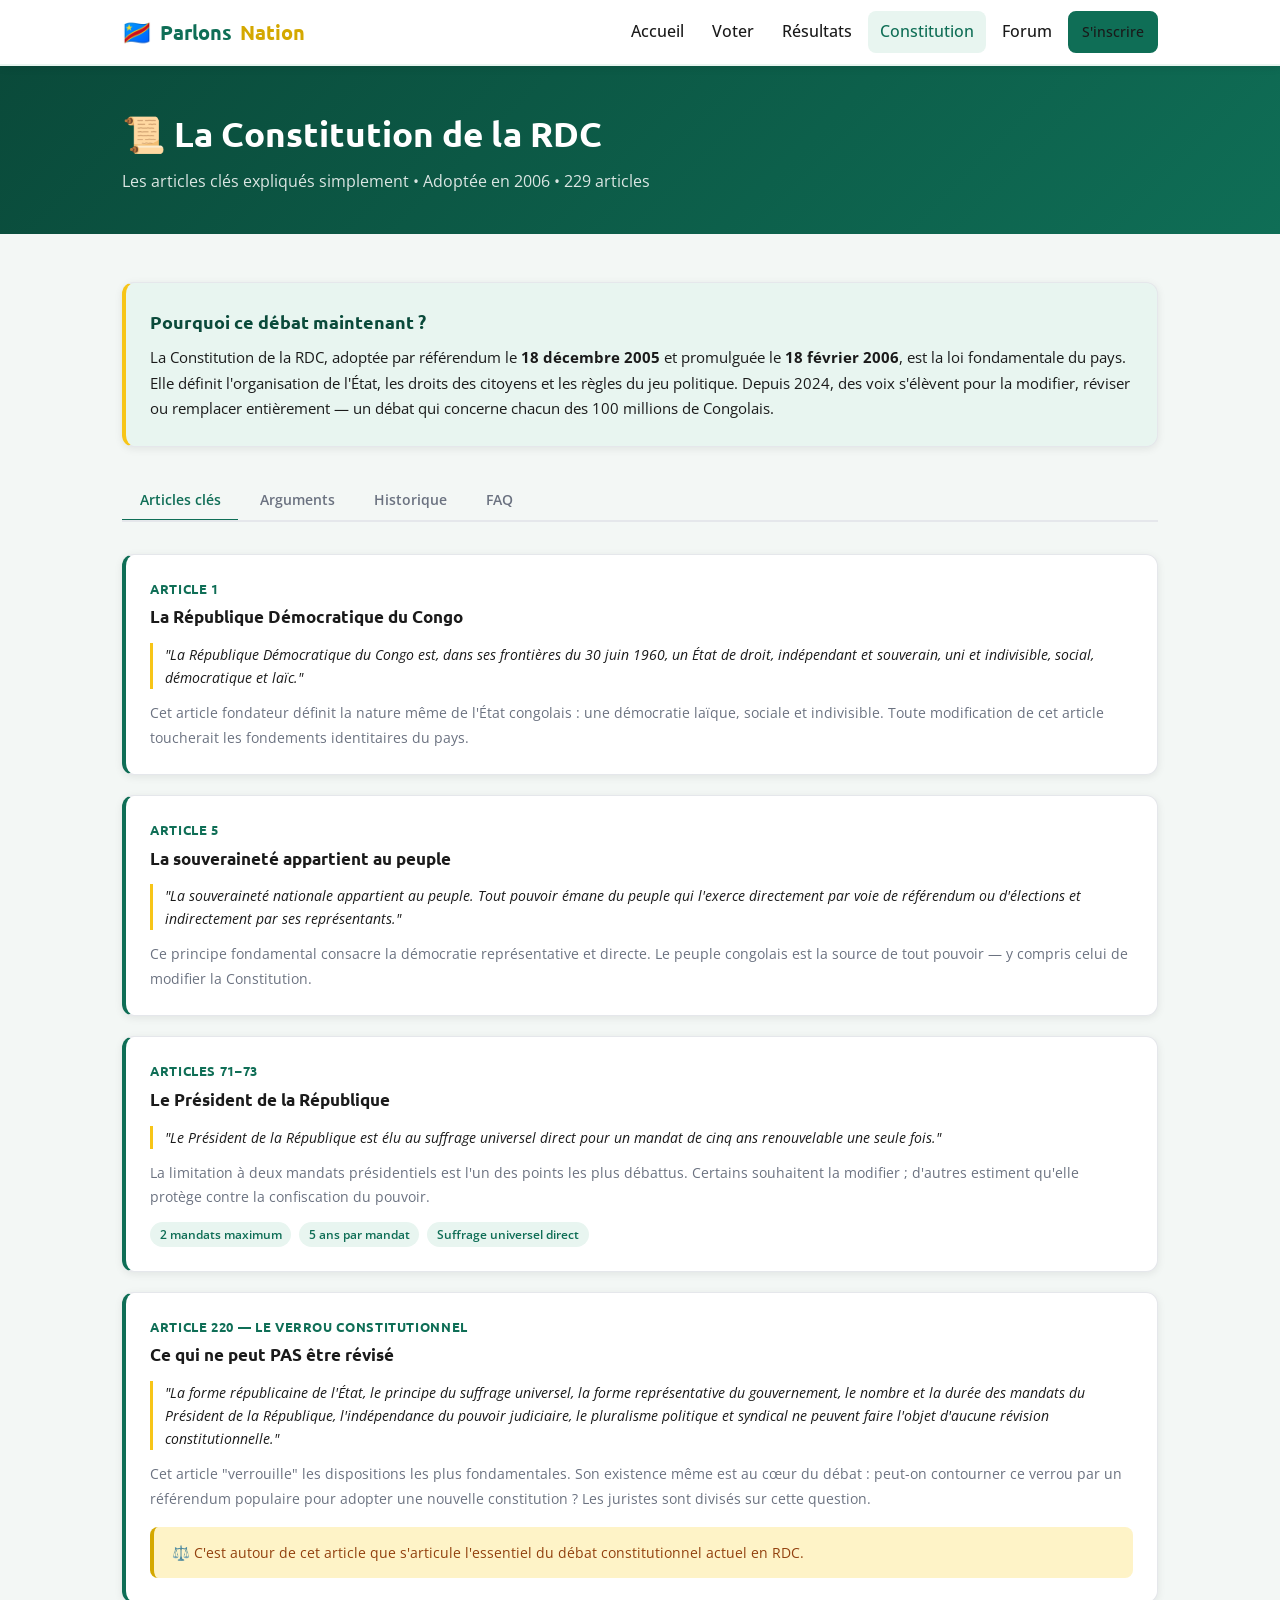
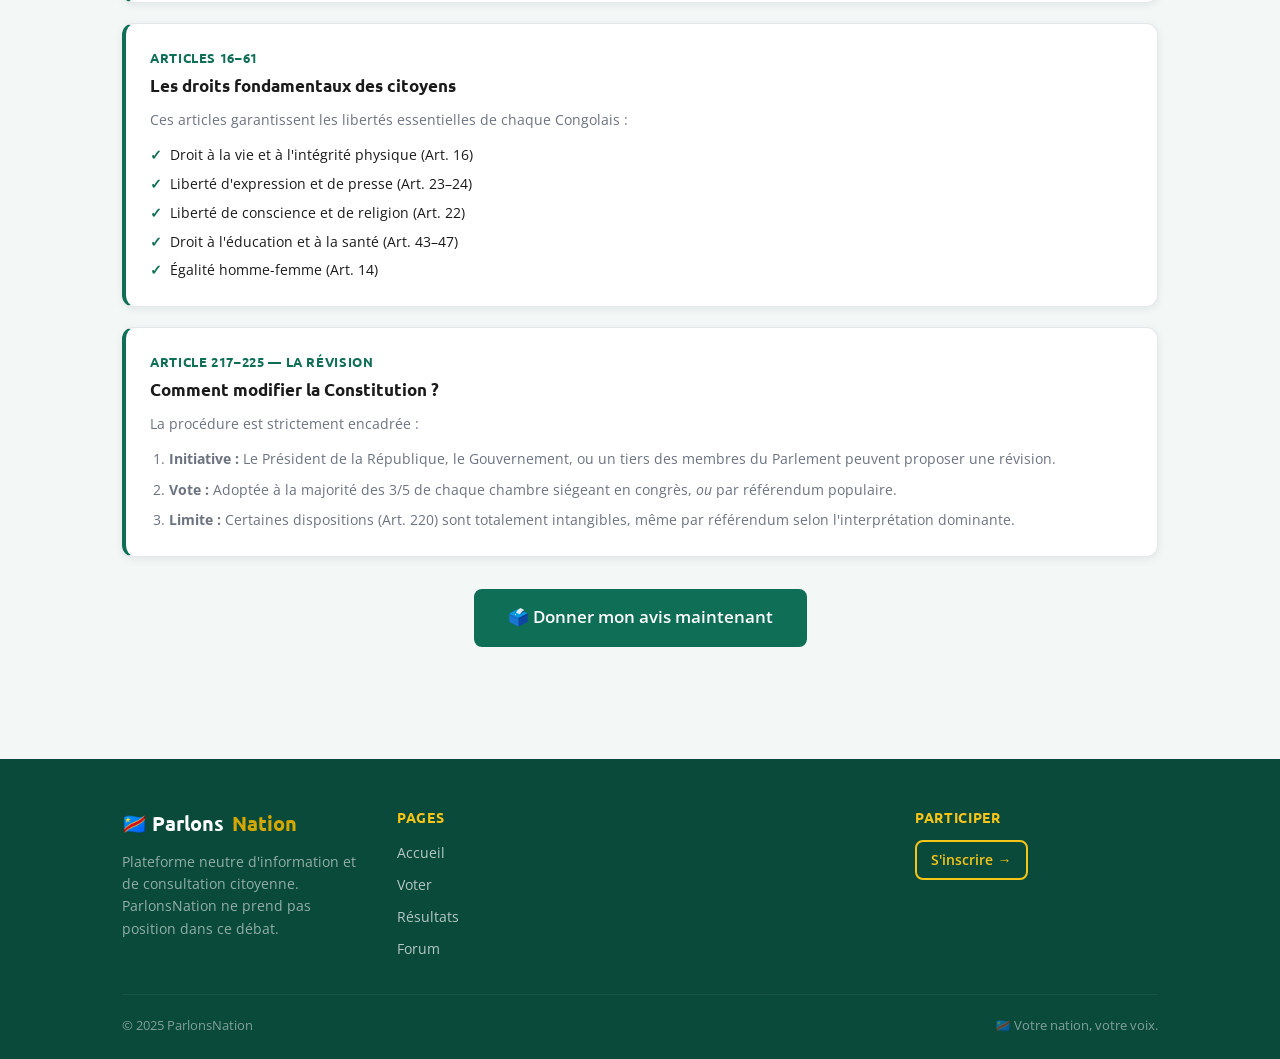
==== constitution.html @ 4f3e897a "ParlonsNation.com - version initiale Plateforme congolaise de consultation citoyenne sur le debat co" ====
<!DOCTYPE html>
<html lang="fr">
<head>
  <meta charset="UTF-8">
  <meta name="viewport" content="width=device-width, initial-scale=1.0">
  <title>Constitution — ParlonsNation</title>
  <meta name="description" content="Les articles clés de la Constitution de la RDC expliqués simplement pour chaque citoyen.">
  <meta name="theme-color" content="#0F6E56">
  <link rel="stylesheet" href="style.css">
  <style>
    .tab-nav {
      display: flex;
      gap: 0.25rem;
      border-bottom: 2px solid var(--border);
      margin-bottom: 2rem;
      overflow-x: auto;
      padding-bottom: 0;
    }
    .tab-btn {
      padding: 0.65rem 1.1rem;
      font-size: 0.875rem;
      font-weight: 600;
      border: none;
      background: none;
      color: var(--text-muted);
      border-bottom: 3px solid transparent;
      margin-bottom: -2px;
      cursor: pointer;
      white-space: nowrap;
      transition: all 0.2s;
    }
    .tab-btn:hover { color: var(--green); }
    .tab-btn.active {
      color: var(--green);
      border-bottom-color: var(--green);
    }
    .tab-panel { display: none; }
    .tab-panel.active { display: block; }
    .argument-grid {
      display: grid;
      gap: 1rem;
    }
    @media(min-width:640px) { .argument-grid { grid-template-columns: 1fr 1fr; } }
    .argument-card {
      border-radius: var(--radius);
      padding: 1.25rem;
      border: 1px solid var(--border);
    }
    .argument-card h4 {
      font-family: var(--font-head);
      font-weight: 700;
      font-size: 0.95rem;
      margin-bottom: 0.75rem;
      display: flex;
      align-items: center;
      gap: 0.4rem;
    }
    .argument-card ul { padding-left: 0; }
    .argument-card li {
      font-size: 0.875rem;
      color: var(--text-muted);
      padding: 0.3rem 0;
      padding-left: 1.2rem;
      position: relative;
      line-height: 1.5;
      border-bottom: 1px solid var(--border);
    }
    .argument-card li:last-child { border-bottom: none; }
    .argument-card li::before {
      content: '›';
      position: absolute;
      left: 0;
      font-weight: 700;
      color: inherit;
    }
    .pour-card { background: #f0fdf4; border-color: #4ade80; }
    .pour-card h4 { color: #166534; }
    .pour-card li::before { color: #166534; }
    .contre-card { background: #fff1f2; border-color: #fca5a5; }
    .contre-card h4 { color: #991b1b; }
    .contre-card li::before { color: #991b1b; }
    .neutre-card { background: #eff6ff; border-color: #93c5fd; }
    .neutre-card h4 { color: #1e40af; }
    .neutre-card li::before { color: #1e40af; }
    .timeline {
      position: relative;
      padding-left: 1.5rem;
    }
    .timeline::before {
      content:'';
      position:absolute;
      left:0;
      top:0;
      bottom:0;
      width:2px;
      background:var(--border);
    }
    .timeline-item {
      position:relative;
      padding-bottom:1.5rem;
    }
    .timeline-item::before {
      content:'';
      position:absolute;
      left:-1.62rem;
      top:4px;
      width:12px;
      height:12px;
      border-radius:50%;
      background:var(--green);
      border:2px solid var(--white);
      box-shadow:0 0 0 2px var(--green);
    }
    .timeline-year {
      font-family:var(--font-head);
      font-size:0.8rem;
      font-weight:700;
      color:var(--green);
      text-transform:uppercase;
      letter-spacing:0.05em;
      margin-bottom:0.2rem;
    }
    .timeline-item h4 {
      font-family:var(--font-head);
      font-size:0.95rem;
      font-weight:700;
      color:var(--text);
      margin-bottom:0.3rem;
    }
    .timeline-item p { font-size:0.875rem; color:var(--text-muted); line-height:1.6; }
    .faq-item {
      border: 1px solid var(--border);
      border-radius:var(--radius-sm);
      margin-bottom:0.5rem;
      overflow:hidden;
    }
    .faq-question {
      width:100%;
      text-align:left;
      padding:1rem 1.25rem;
      background:var(--white);
      border:none;
      cursor:pointer;
      font-family:var(--font-body);
      font-size:0.9rem;
      font-weight:600;
      color:var(--text);
      display:flex;
      justify-content:space-between;
      align-items:center;
      gap:0.5rem;
      transition:background 0.2s;
    }
    .faq-question:hover { background:var(--green-pale); }
    .faq-arrow { transition:transform 0.3s; flex-shrink:0; }
    .faq-item.open .faq-arrow { transform:rotate(180deg); }
    .faq-answer {
      display:none;
      padding:0 1.25rem 1rem;
      font-size:0.875rem;
      color:var(--text-muted);
      line-height:1.7;
      background:var(--white);
    }
    .faq-item.open .faq-answer { display:block; }
  </style>
</head>
<body>

<!-- Navigation -->
<nav class="navbar">
  <div class="container">
    <a href="index.html" class="logo"><span class="logo-icon">🇨🇩</span> Parlons<span>Nation</span></a>
    <button class="nav-toggle" id="navToggle">☰</button>
    <ul class="nav-links" id="navLinks">
      <li><a href="index.html">Accueil</a></li>
      <li><a href="voter.html">Voter</a></li>
      <li><a href="resultats.html">Résultats</a></li>
      <li><a href="constitution.html" class="active">Constitution</a></li>
      <li><a href="forum.html">Forum</a></li>
      <li><a href="inscription.html" class="btn btn-primary btn-sm">S'inscrire</a></li>
    </ul>
  </div>
</nav>

<!-- En-tête -->
<div class="page-header">
  <div class="container">
    <h1>📜 La Constitution de la RDC</h1>
    <p>Les articles clés expliqués simplement • Adoptée en 2006 • 229 articles</p>
  </div>
</div>

<section class="section">
  <div class="container">

    <!-- Intro -->
    <div class="card mb-4" style="border-left:4px solid var(--gold);background:var(--green-pale);">
      <h2 style="font-family:var(--font-head);font-size:1.15rem;font-weight:700;color:var(--green-dark);margin-bottom:0.5rem;">
        Pourquoi ce débat maintenant ?
      </h2>
      <p style="color:var(--text);font-size:0.95rem;line-height:1.7;">
        La Constitution de la RDC, adoptée par référendum le <strong>18 décembre 2005</strong> et promulguée le <strong>18 février 2006</strong>, est la loi fondamentale du pays.
        Elle définit l'organisation de l'État, les droits des citoyens et les règles du jeu politique.
        Depuis 2024, des voix s'élèvent pour la modifier, réviser ou remplacer entièrement — un débat qui concerne
        chacun des 100 millions de Congolais.
      </p>
    </div>

    <!-- Onglets -->
    <div class="tab-nav">
      <button class="tab-btn active" data-tab="articles">Articles clés</button>
      <button class="tab-btn" data-tab="arguments">Arguments</button>
      <button class="tab-btn" data-tab="historique">Historique</button>
      <button class="tab-btn" data-tab="faq">FAQ</button>
    </div>

    <!-- ONGLET : Articles clés -->
    <div class="tab-panel active" id="tab-articles">

      <div class="article-card" id="article1">
        <div class="article-num">Article 1</div>
        <h3>La République Démocratique du Congo</h3>
        <blockquote>
          "La République Démocratique du Congo est, dans ses frontières du 30 juin 1960, un État de droit, indépendant et souverain, uni et indivisible, social, démocratique et laïc."
        </blockquote>
        <p>Cet article fondateur définit la nature même de l'État congolais : une démocratie laïque, sociale et indivisible. Toute modification de cet article toucherait les fondements identitaires du pays.</p>
      </div>

      <div class="article-card">
        <div class="article-num">Article 5</div>
        <h3>La souveraineté appartient au peuple</h3>
        <blockquote>
          "La souveraineté nationale appartient au peuple. Tout pouvoir émane du peuple qui l'exerce directement par voie de référendum ou d'élections et indirectement par ses représentants."
        </blockquote>
        <p>Ce principe fondamental consacre la démocratie représentative et directe. Le peuple congolais est la source de tout pouvoir — y compris celui de modifier la Constitution.</p>
      </div>

      <div class="article-card">
        <div class="article-num">Articles 71–73</div>
        <h3>Le Président de la République</h3>
        <blockquote>
          "Le Président de la République est élu au suffrage universel direct pour un mandat de cinq ans renouvelable une seule fois."
        </blockquote>
        <p>La limitation à deux mandats présidentiels est l'un des points les plus débattus. Certains souhaitent la modifier ; d'autres estiment qu'elle protège contre la confiscation du pouvoir.</p>
        <div style="margin-top:0.75rem;display:flex;flex-wrap:wrap;gap:0.5rem;">
          <span class="tag">2 mandats maximum</span>
          <span class="tag">5 ans par mandat</span>
          <span class="tag">Suffrage universel direct</span>
        </div>
      </div>

      <div class="article-card" id="article220">
        <div class="article-num">Article 220 — Le verrou constitutionnel</div>
        <h3>Ce qui ne peut PAS être révisé</h3>
        <blockquote>
          "La forme républicaine de l'État, le principe du suffrage universel, la forme représentative du gouvernement, le nombre et la durée des mandats du Président de la République, l'indépendance du pouvoir judiciaire, le pluralisme politique et syndical ne peuvent faire l'objet d'aucune révision constitutionnelle."
        </blockquote>
        <p>
          Cet article "verrouille" les dispositions les plus fondamentales. Son existence même est au cœur du débat :
          peut-on contourner ce verrou par un référendum populaire pour adopter une nouvelle constitution ?
          Les juristes sont divisés sur cette question.
        </p>
        <div class="alert alert-warning mt-2" style="margin-bottom:0;">
          ⚖️ C'est autour de cet article que s'articule l'essentiel du débat constitutionnel actuel en RDC.
        </div>
      </div>

      <div class="article-card">
        <div class="article-num">Articles 16–61</div>
        <h3>Les droits fondamentaux des citoyens</h3>
        <p>Ces articles garantissent les libertés essentielles de chaque Congolais :</p>
        <div style="display:grid;gap:0.4rem;margin-top:0.75rem;">
          <div style="display:flex;gap:0.5rem;align-items:center;font-size:0.875rem;">
            <span style="color:var(--green);font-weight:700;">✓</span> Droit à la vie et à l'intégrité physique (Art. 16)
          </div>
          <div style="display:flex;gap:0.5rem;align-items:center;font-size:0.875rem;">
            <span style="color:var(--green);font-weight:700;">✓</span> Liberté d'expression et de presse (Art. 23–24)
          </div>
          <div style="display:flex;gap:0.5rem;align-items:center;font-size:0.875rem;">
            <span style="color:var(--green);font-weight:700;">✓</span> Liberté de conscience et de religion (Art. 22)
          </div>
          <div style="display:flex;gap:0.5rem;align-items:center;font-size:0.875rem;">
            <span style="color:var(--green);font-weight:700;">✓</span> Droit à l'éducation et à la santé (Art. 43–47)
          </div>
          <div style="display:flex;gap:0.5rem;align-items:center;font-size:0.875rem;">
            <span style="color:var(--green);font-weight:700;">✓</span> Égalité homme-femme (Art. 14)
          </div>
        </div>
      </div>

      <div class="article-card">
        <div class="article-num">Article 217–225 — La révision</div>
        <h3>Comment modifier la Constitution ?</h3>
        <p>La procédure est strictement encadrée :</p>
        <ol style="padding-left:1.2rem;margin-top:0.75rem;">
          <li style="font-size:0.875rem;color:var(--text-muted);margin-bottom:0.5rem;line-height:1.6;">
            <strong>Initiative :</strong> Le Président de la République, le Gouvernement, ou un tiers des membres du Parlement peuvent proposer une révision.
          </li>
          <li style="font-size:0.875rem;color:var(--text-muted);margin-bottom:0.5rem;line-height:1.6;">
            <strong>Vote :</strong> Adoptée à la majorité des 3/5 de chaque chambre siégeant en congrès, <em>ou</em> par référendum populaire.
          </li>
          <li style="font-size:0.875rem;color:var(--text-muted);line-height:1.6;">
            <strong>Limite :</strong> Certaines dispositions (Art. 220) sont totalement intangibles, même par référendum selon l'interprétation dominante.
          </li>
        </ol>
      </div>

      <div class="text-center mt-4">
        <a href="voter.html" class="btn btn-primary btn-lg">🗳️ Donner mon avis maintenant</a>
      </div>
    </div>

    <!-- ONGLET : Arguments -->
    <div class="tab-panel" id="tab-arguments">

      <div class="mb-4">
        <h2 style="font-family:var(--font-head);font-size:1.15rem;font-weight:700;margin-bottom:1rem;">Option A — Changer totalement la Constitution</h2>
        <div class="argument-grid">
          <div class="argument-card pour-card">
            <h4>✅ Arguments pour</h4>
            <ul>
              <li>La constitution actuelle a été rédigée dans un contexte post-guerre qui a changé</li>
              <li>Un nouveau texte peut mieux refléter les aspirations de 2025</li>
              <li>Permet de repenser entièrement l'organisation territoriale</li>
              <li>Opportunité de renforcer la décentralisation réelle</li>
              <li>Consolider la participation citoyenne dans la gouvernance</li>
            </ul>
          </div>
          <div class="argument-card contre-card">
            <h4>❌ Arguments contre</h4>
            <ul>
              <li>Risque d'instabilité institutionnelle dans un contexte sécuritaire difficile</li>
              <li>Peut rouvrir des débats dangereux sur les mandats présidentiels</li>
              <li>Processus long et coûteux pour un pays en développement</li>
              <li>La constitution de 2006 reste largement méconnue et peu appliquée</li>
              <li>Risque de régression sur les droits acquis</li>
            </ul>
          </div>
        </div>
      </div>

      <div class="mb-4">
        <h2 style="font-family:var(--font-head);font-size:1.15rem;font-weight:700;margin-bottom:1rem;">Option B — Réviser partiellement</h2>
        <div class="argument-grid">
          <div class="argument-card pour-card">
            <h4>✅ Arguments pour</h4>
            <ul>
              <li>Approche chirurgicale : corriger sans tout démolir</li>
              <li>Préserve les acquis démocratiques de 2006</li>
              <li>Peut améliorer des articles sur la décentralisation</li>
              <li>Procédure prévue et encadrée par la Constitution elle-même</li>
              <li>Moins coûteux et moins risqué politiquement</li>
            </ul>
          </div>
          <div class="argument-card contre-card">
            <h4>❌ Arguments contre</h4>
            <ul>
              <li>Quels articles réviser ? Le consensus est difficile</li>
              <li>Risque que la révision soit instrumentalisée politiquement</li>
              <li>Les articles visés peuvent toucher aux droits fondamentaux</li>
              <li>L'article 220 interdit certaines révisions jugées nécessaires</li>
            </ul>
          </div>
        </div>
      </div>

      <div class="mb-4">
        <h2 style="font-family:var(--font-head);font-size:1.15rem;font-weight:700;margin-bottom:1rem;">Option C — Conserver la Constitution</h2>
        <div class="argument-grid">
          <div class="argument-card pour-card">
            <h4>✅ Arguments pour</h4>
            <ul>
              <li>La constitution de 2006 contient d'excellentes dispositions jamais appliquées</li>
              <li>Le problème n'est pas le texte, mais son application par les institutions</li>
              <li>La stabilité constitutionnelle favorise la confiance des investisseurs</li>
              <li>Évite les dangers d'un vide juridique</li>
              <li>Protège les mandats limités et les droits acquis</li>
            </ul>
          </div>
          <div class="argument-card contre-card">
            <h4>❌ Arguments contre</h4>
            <ul>
              <li>Certaines dispositions sont inadaptées aux réalités d'aujourd'hui</li>
              <li>La décentralisation prévue est restée largement théorique</li>
              <li>Les mêmes problèmes de gouvernance persistent depuis 2006</li>
              <li>Un texte qui n'est pas appliqué perd progressivement sa légitimité</li>
            </ul>
          </div>
        </div>
      </div>

      <div class="text-center mt-4">
        <a href="voter.html" class="btn btn-primary btn-lg">🗳️ Exprimer mon choix</a>
      </div>
    </div>

    <!-- ONGLET : Historique -->
    <div class="tab-panel" id="tab-historique">
      <h2 style="font-family:var(--font-head);font-size:1.15rem;font-weight:700;margin-bottom:1.5rem;">L'histoire constitutionnelle du Congo</h2>

      <div class="timeline">
        <div class="timeline-item">
          <div class="timeline-year">1960</div>
          <h4>Indépendance — Loi fondamentale</h4>
          <p>Le Congo accède à l'indépendance le 30 juin 1960. La Loi fondamentale, héritée de la Belgique, instaure un régime parlementaire bicaméral. Patrice Lumumba devient Premier ministre.</p>
        </div>
        <div class="timeline-item">
          <div class="timeline-year">1964</div>
          <h4>Constitution de Luluabourg</h4>
          <p>Adoptée par référendum, cette constitution instaure un État fédéral. Elle sera rapidement suspendue après le coup d'État de Mobutu en 1965.</p>
        </div>
        <div class="timeline-item">
          <div class="timeline-year">1967</div>
          <h4>Constitution de la IIe République (Mobutu)</h4>
          <p>Mobutu instaure un régime à parti unique (MPR). La constitution concentre tous les pouvoirs entre ses mains pendant plus de 25 ans.</p>
        </div>
        <div class="timeline-item">
          <div class="timeline-year">1990–2003</div>
          <h4>Transition démocratique et guerres</h4>
          <p>Chute de Mobutu en 1997, première et deuxième guerres du Congo. Plusieurs actes constitutionnels se succèdent sans aboutir à une constitution stable.</p>
        </div>
        <div class="timeline-item">
          <div class="timeline-year">2005–2006</div>
          <h4>Constitution de la IIIe République</h4>
          <p>Adoptée par référendum le 18 décembre 2005 avec 84,3% de "oui", promulguée le 18 février 2006. Elle instaure un régime semi-présidentiel, un parlement bicaméral et la décentralisation en 26 provinces. C'est la constitution actuellement en vigueur.</p>
        </div>
        <div class="timeline-item">
          <div class="timeline-year">2011</div>
          <h4>Révision de l'article 71</h4>
          <p>La constitution est révisée pour passer à l'élection présidentielle à un seul tour (suppression du second tour). Cette révision est controversée car adoptée par le Congrès avant les élections.</p>
        </div>
        <div class="timeline-item">
          <div class="timeline-year">2024–2025</div>
          <h4>Le grand débat</h4>
          <p>Le président Félix Tshisekedi ouvre le débat sur une possible révision ou remplacement de la constitution. La société civile, les partis politiques et les citoyens s'expriment. ParlonsNation vous donne la parole.</p>
        </div>
      </div>

      <div class="text-center mt-4">
        <a href="voter.html" class="btn btn-primary btn-lg">🗳️ Participer au débat</a>
      </div>
    </div>

    <!-- ONGLET : FAQ -->
    <div class="tab-panel" id="tab-faq">
      <h2 style="font-family:var(--font-head);font-size:1.15rem;font-weight:700;margin-bottom:1.5rem;">Questions fréquentes sur le débat constitutionnel</h2>

      <div class="faq-item">
        <button class="faq-question">
          Peut-on vraiment changer la Constitution de la RDC ?
          <span class="faq-arrow">▼</span>
        </button>
        <div class="faq-answer">
          Oui, la constitution prévoit elle-même les modalités de sa révision (articles 217-225). La procédure normale nécessite un vote à la majorité des 3/5 du Congrès (Assemblée nationale + Sénat réunis). Une alternative est le référendum populaire. Cependant, l'article 220 interdit de toucher à certaines dispositions fondamentales, même par référendum selon l'interprétation dominante.
        </div>
      </div>

      <div class="faq-item">
        <button class="faq-question">
          Qu'est-ce que l'article 220 et pourquoi est-il si important ?
          <span class="faq-arrow">▼</span>
        </button>
        <div class="faq-answer">
          L'article 220 est le "verrou constitutionnel" qui interdit de réviser certaines dispositions fondamentales, notamment la limitation des mandats présidentiels à deux. Certains juristes estiment qu'une nouvelle constitution (et non une révision) pourrait contourner ce verrou, mais cette interprétation est très contestée. C'est l'un des points les plus débattus du débat actuel.
        </div>
      </div>

      <div class="faq-item">
        <button class="faq-question">
          Quelle est la différence entre "réviser" et "changer" la Constitution ?
          <span class="faq-arrow">▼</span>
        </button>
        <div class="faq-answer">
          <strong>Réviser</strong> signifie modifier certains articles précis tout en conservant le reste de la constitution. C'est une procédure prévue et encadrée par la constitution elle-même. <strong>Changer</strong> ou <strong>remplacer</strong> signifie adopter un texte entièrement nouveau, généralement via une Assemblée constituante et un référendum. Ce processus est beaucoup plus profond et ne suit pas les mêmes règles procédurales.
        </div>
      </div>

      <div class="faq-item">
        <button class="faq-question">
          Pourquoi ce débat a-t-il lieu maintenant ?
          <span class="faq-arrow">▼</span>
        </button>
        <div class="faq-answer">
          Plusieurs facteurs convergent : le président Tshisekedi a évoqué la possibilité d'une nouvelle constitution ; des acteurs politiques souhaitent modifier les règles sur les mandats ; la décentralisation prévue en 2006 est insuffisamment mise en œuvre ; et les défis sécuritaires à l'Est du pays soulèvent des questions sur l'efficacité du cadre constitutionnel actuel. Le contexte électoral y contribue également.
        </div>
      </div>

      <div class="faq-item">
        <button class="faq-question">
          La Constitution protège-t-elle vraiment les droits des citoyens ?
          <span class="faq-arrow">▼</span>
        </button>
        <div class="faq-answer">
          La constitution de 2006 contient une charte des droits très complète (articles 16-61) garantissant la liberté d'expression, le droit à la santé, à l'éducation, l'égalité homme-femme, etc. Le problème reconnu par tous est son application insuffisante par les institutions. Pour certains, il faut renforcer ces mécanismes ; pour d'autres, le texte est bon mais son application politique fait défaut.
        </div>
      </div>

      <div class="faq-item">
        <button class="faq-question">
          Qu'arriverait-il aux mandats présidentiels en cours si la Constitution change ?
          <span class="faq-arrow">▼</span>
        </button>
        <div class="faq-answer">
          C'est une question juridique et politique centrale. En droit constitutionnel comparé, une nouvelle constitution "remet le compteur à zéro" des mandats — ce qui permettrait à un président d'en exercer deux nouveaux. C'est précisément pourquoi ce sujet est controversé et pourquoi beaucoup de citoyens sont vigilants face aux arguments en faveur d'un changement constitutionnel.
        </div>
      </div>

      <div class="faq-item">
        <button class="faq-question">
          Comment puis-je m'informer davantage ?
          <span class="faq-arrow">▼</span>
        </button>
        <div class="faq-answer">
          Vous pouvez lire le texte intégral de la Constitution sur le site officiel de la présidence de la RDC. Suivez également les analyses de la société civile congolaise, des universités de Kinshasa et des juristes constitutionnalistes. ParlonsNation vous encourage à vous informer auprès de sources diverses avant de former votre opinion.
        </div>
      </div>

      <div class="text-center mt-4">
        <a href="voter.html" class="btn btn-primary btn-lg">🗳️ Je suis prêt(e) à voter</a>
      </div>
    </div>

  </div>
</section>

<!-- Footer -->
<footer class="footer">
  <div class="container">
    <div class="footer-grid">
      <div class="footer-brand">
        <a href="index.html" class="logo">🇨🇩 Parlons<span>Nation</span></a>
        <p>Plateforme neutre d'information et de consultation citoyenne. ParlonsNation ne prend pas position dans ce débat.</p>
      </div>
      <div>
        <h4>Pages</h4>
        <ul class="footer-links">
          <li><a href="index.html">Accueil</a></li>
          <li><a href="voter.html">Voter</a></li>
          <li><a href="resultats.html">Résultats</a></li>
          <li><a href="forum.html">Forum</a></li>
        </ul>
      </div>
      <div>
        <h4>Participer</h4>
        <a href="inscription.html" class="btn btn-outline btn-sm" style="color:var(--gold);border-color:var(--gold);">S'inscrire →</a>
      </div>
    </div>
    <div class="footer-bottom">
      <span>© 2025 ParlonsNation</span>
      <span>🇨🇩 Votre nation, votre voix.</span>
    </div>
  </div>
</footer>

<script>
document.getElementById('navToggle').addEventListener('click', () => {
  document.getElementById('navLinks').classList.toggle('open');
});

// Onglets
document.querySelectorAll('.tab-btn').forEach(btn => {
  btn.addEventListener('click', () => {
    document.querySelectorAll('.tab-btn').forEach(b => b.classList.remove('active'));
    document.querySelectorAll('.tab-panel').forEach(p => p.classList.remove('active'));
    btn.classList.add('active');
    document.getElementById(`tab-${btn.dataset.tab}`).classList.add('active');
    window.scrollTo({ top: document.querySelector('.tab-nav').offsetTop - 80, behavior: 'smooth' });
  });
});

// FAQ accordion
document.querySelectorAll('.faq-question').forEach(q => {
  q.addEventListener('click', () => {
    const item = q.parentElement;
    const wasOpen = item.classList.contains('open');
    document.querySelectorAll('.faq-item').forEach(i => i.classList.remove('open'));
    if (!wasOpen) item.classList.add('open');
  });
});

// Ouvrir onglet si ancre #article220
if (window.location.hash === '#article220') {
  window.addEventListener('load', () => {
    const el = document.getElementById('article220');
    if (el) { el.scrollIntoView({ behavior:'smooth', block:'center' }); }
  });
}
</script>
</body>
</html>
---- style.css ----
/* =========================================================
   ParlonsNation.com — Feuille de style principale
   Couleur principale : #0F6E56 | Mobile-first
   ========================================================= */

@import url('https://fonts.googleapis.com/css2?family=Ubuntu:wght@400;500;700&family=Open+Sans:wght@400;500;600&display=swap');

/* ── Variables ─────────────────────────────────────────── */
:root {
  --green:        #0F6E56;
  --green-dark:   #0a4a3a;
  --green-mid:    #0d5e49;
  --green-light:  #1a9070;
  --green-pale:   #e8f5f0;
  --gold:         #F7C518;
  --gold-dark:    #d4a800;
  --red-drc:      #CE1020;
  --white:        #FFFFFF;
  --text:         #1A1A1A;
  --text-muted:   #6B7280;
  --text-light:   #9CA3AF;
  --bg:           #F3F7F5;
  --bg-card:      #FFFFFF;
  --border:       #E5E7EB;
  --shadow:       0 2px 8px rgba(0,0,0,0.08);
  --shadow-md:    0 4px 16px rgba(0,0,0,0.10);
  --shadow-lg:    0 8px 32px rgba(0,0,0,0.14);
  --radius:       12px;
  --radius-sm:    8px;
  --radius-xs:    4px;
  --transition:   0.2s ease;
  --font-head:    'Ubuntu', sans-serif;
  --font-body:    'Open Sans', sans-serif;
}

/* ── Reset & Base ──────────────────────────────────────── */
*, *::before, *::after { box-sizing: border-box; margin: 0; padding: 0; }
html { scroll-behavior: smooth; font-size: 16px; }
body {
  font-family: var(--font-body);
  color: var(--text);
  background: var(--bg);
  line-height: 1.6;
  -webkit-font-smoothing: antialiased;
}
a { color: var(--green); text-decoration: none; transition: color var(--transition); }
a:hover { color: var(--green-light); }
img { max-width: 100%; height: auto; display: block; }
ul { list-style: none; }
button { cursor: pointer; font-family: var(--font-body); }
input, select, textarea { font-family: var(--font-body); }

/* ── Container ─────────────────────────────────────────── */
.container {
  width: 100%;
  max-width: 1100px;
  margin: 0 auto;
  padding: 0 1rem;
}
@media (min-width: 640px)  { .container { padding: 0 1.5rem; } }
@media (min-width: 1024px) { .container { padding: 0 2rem; } }

/* ── Navigation ────────────────────────────────────────── */
.navbar {
  position: sticky;
  top: 0;
  z-index: 100;
  background: var(--white);
  border-bottom: 2px solid var(--green-pale);
  box-shadow: var(--shadow);
}
.navbar .container {
  display: flex;
  align-items: center;
  justify-content: space-between;
  height: 64px;
}
.logo {
  display: flex;
  align-items: center;
  gap: 0.5rem;
  font-family: var(--font-head);
  font-size: 1.25rem;
  font-weight: 700;
  color: var(--green);
  text-decoration: none;
}
.logo .logo-icon { font-size: 1.5rem; }
.logo span { color: var(--gold-dark); }

.nav-toggle {
  display: block;
  background: none;
  border: 2px solid var(--green);
  border-radius: var(--radius-sm);
  padding: 0.35rem 0.6rem;
  color: var(--green);
  font-size: 1.2rem;
  line-height: 1;
}
@media (min-width: 768px) { .nav-toggle { display: none; } }

.nav-links {
  display: none;
  flex-direction: column;
  position: absolute;
  top: 64px;
  left: 0;
  right: 0;
  background: var(--white);
  border-bottom: 2px solid var(--green-pale);
  padding: 1rem;
  gap: 0.25rem;
}
.nav-links.open { display: flex; }

@media (min-width: 768px) {
  .nav-links {
    display: flex;
    flex-direction: row;
    position: static;
    background: none;
    border: none;
    padding: 0;
    gap: 0.25rem;
    align-items: center;
  }
}

.nav-links a {
  display: block;
  padding: 0.5rem 0.75rem;
  color: var(--text);
  font-weight: 500;
  border-radius: var(--radius-sm);
  transition: background var(--transition), color var(--transition);
}
.nav-links a:hover, .nav-links a.active {
  background: var(--green-pale);
  color: var(--green);
}

/* ── Boutons ───────────────────────────────────────────── */
.btn {
  display: inline-flex;
  align-items: center;
  justify-content: center;
  gap: 0.4rem;
  padding: 0.65rem 1.4rem;
  border-radius: var(--radius-sm);
  font-weight: 600;
  font-size: 0.95rem;
  border: 2px solid transparent;
  transition: all var(--transition);
  text-decoration: none;
  cursor: pointer;
  white-space: nowrap;
}
.btn-primary {
  background: var(--green);
  color: var(--white);
  border-color: var(--green);
}
.btn-primary:hover {
  background: var(--green-dark);
  border-color: var(--green-dark);
  color: var(--white);
}
.btn-outline {
  background: transparent;
  color: var(--green);
  border-color: var(--green);
}
.btn-outline:hover {
  background: var(--green);
  color: var(--white);
}
.btn-gold {
  background: var(--gold);
  color: var(--text);
  border-color: var(--gold);
  font-weight: 700;
}
.btn-gold:hover {
  background: var(--gold-dark);
  border-color: var(--gold-dark);
}
.btn-ghost {
  background: rgba(255,255,255,0.15);
  color: var(--white);
  border-color: rgba(255,255,255,0.4);
}
.btn-ghost:hover {
  background: rgba(255,255,255,0.25);
  color: var(--white);
}
.btn-sm { padding: 0.4rem 0.9rem; font-size: 0.875rem; }
.btn-lg { padding: 0.85rem 2rem; font-size: 1.05rem; }
.btn-block { width: 100%; }
.btn:disabled {
  opacity: 0.6;
  cursor: not-allowed;
}

/* ── Hero ──────────────────────────────────────────────── */
.hero {
  background: linear-gradient(135deg, var(--green-dark) 0%, var(--green) 60%, var(--green-light) 100%);
  color: var(--white);
  padding: 4rem 0 3rem;
  text-align: center;
  position: relative;
  overflow: hidden;
}
.hero::before {
  content: '';
  position: absolute;
  inset: 0;
  background: url("data:image/svg+xml,%3Csvg width='60' height='60' viewBox='0 0 60 60' xmlns='http://www.w3.org/2000/svg'%3E%3Cg fill='none' fill-rule='evenodd'%3E%3Cg fill='%23ffffff' fill-opacity='0.03'%3E%3Cpath d='M36 34v-4h-2v4h-4v2h4v4h2v-4h4v-2h-4zm0-30V0h-2v4h-4v2h4v4h2V6h4V4h-4zM6 34v-4H4v4H0v2h4v4h2v-4h4v-2H6zM6 4V0H4v4H0v2h4v4h2V6h4V4H6z'/%3E%3C/g%3E%3C/g%3E%3C/svg%3E");
}
.hero-flag {
  width: 80px;
  height: 54px;
  margin: 0 auto 1.5rem;
  border-radius: 4px;
  overflow: hidden;
  box-shadow: 0 4px 16px rgba(0,0,0,0.3);
  flex-shrink: 0;
}
.hero-flag svg { width: 100%; height: 100%; }
.hero h1 {
  font-family: var(--font-head);
  font-size: clamp(2rem, 6vw, 3.5rem);
  font-weight: 700;
  margin-bottom: 0.5rem;
  letter-spacing: -0.5px;
}
.hero h1 span { color: var(--gold); }
.hero .slogan {
  font-size: clamp(1rem, 3vw, 1.3rem);
  opacity: 0.9;
  margin-bottom: 2rem;
  font-style: italic;
}
.hero-counter {
  display: inline-flex;
  align-items: center;
  gap: 0.75rem;
  background: rgba(255,255,255,0.15);
  backdrop-filter: blur(8px);
  border: 1px solid rgba(255,255,255,0.25);
  border-radius: 50px;
  padding: 0.6rem 1.4rem;
  margin-bottom: 2rem;
  font-size: 0.95rem;
}
.hero-counter .count {
  font-family: var(--font-head);
  font-size: 1.5rem;
  font-weight: 700;
  color: var(--gold);
}
.hero-counter .pulse {
  width: 10px;
  height: 10px;
  background: #4ade80;
  border-radius: 50%;
  animation: pulse 2s infinite;
}
@keyframes pulse {
  0%, 100% { opacity: 1; transform: scale(1); }
  50% { opacity: 0.5; transform: scale(1.3); }
}
.hero-cta { display: flex; gap: 1rem; justify-content: center; flex-wrap: wrap; }
.hero-desc {
  max-width: 600px;
  margin: 0 auto 2rem;
  opacity: 0.85;
  font-size: 1.05rem;
  line-height: 1.7;
}

/* ── Sections ──────────────────────────────────────────── */
.section { padding: 3rem 0; }
.section-lg { padding: 4rem 0; }
.section-alt { background: var(--white); }
.section-dark {
  background: var(--green-dark);
  color: var(--white);
}
.section-title {
  font-family: var(--font-head);
  font-size: clamp(1.4rem, 4vw, 2rem);
  font-weight: 700;
  color: var(--green);
  margin-bottom: 0.5rem;
}
.section-dark .section-title { color: var(--gold); }
.section-sub {
  color: var(--text-muted);
  margin-bottom: 2rem;
  font-size: 1rem;
}
.section-dark .section-sub { color: rgba(255,255,255,0.7); }

/* ── Cards ─────────────────────────────────────────────── */
.card {
  background: var(--bg-card);
  border-radius: var(--radius);
  box-shadow: var(--shadow);
  padding: 1.5rem;
  border: 1px solid var(--border);
}
.card-hover {
  transition: transform var(--transition), box-shadow var(--transition);
}
.card-hover:hover {
  transform: translateY(-3px);
  box-shadow: var(--shadow-md);
}

/* ── Vote Cards ────────────────────────────────────────── */
.vote-grid {
  display: grid;
  grid-template-columns: 1fr;
  gap: 1rem;
}
@media (min-width: 480px)  { .vote-grid { grid-template-columns: 1fr 1fr; } }
@media (min-width: 900px)  { .vote-grid { grid-template-columns: repeat(4, 1fr); } }

.vote-card {
  background: var(--white);
  border: 2px solid var(--border);
  border-radius: var(--radius);
  padding: 1.5rem 1rem;
  text-align: center;
  cursor: pointer;
  transition: all var(--transition);
}
.vote-card:hover, .vote-card.selected {
  border-color: var(--green);
  box-shadow: 0 0 0 3px rgba(15,110,86,0.15);
  transform: translateY(-2px);
}
.vote-card.selected { background: var(--green-pale); }
.vote-card .badge {
  display: inline-flex;
  align-items: center;
  justify-content: center;
  width: 48px;
  height: 48px;
  border-radius: 50%;
  font-family: var(--font-head);
  font-size: 1.4rem;
  font-weight: 700;
  margin: 0 auto 1rem;
  color: var(--white);
}
.badge-a { background: #2563EB; }
.badge-b { background: #7C3AED; }
.badge-c { background: var(--red-drc); }
.badge-d { background: #6B7280; }

.vote-card h3 {
  font-family: var(--font-head);
  font-size: 0.95rem;
  font-weight: 700;
  margin-bottom: 0.4rem;
  color: var(--text);
}
.vote-card p { font-size: 0.8rem; color: var(--text-muted); line-height: 1.5; }

/* ── Formulaire ────────────────────────────────────────── */
.form-group { margin-bottom: 1.25rem; }
.form-label {
  display: block;
  font-weight: 600;
  font-size: 0.9rem;
  color: var(--text);
  margin-bottom: 0.4rem;
}
.form-label .required { color: var(--red-drc); margin-left: 2px; }
.form-control {
  width: 100%;
  padding: 0.65rem 1rem;
  border: 2px solid var(--border);
  border-radius: var(--radius-sm);
  font-size: 1rem;
  color: var(--text);
  background: var(--white);
  transition: border-color var(--transition), box-shadow var(--transition);
  outline: none;
}
.form-control:focus {
  border-color: var(--green);
  box-shadow: 0 0 0 3px rgba(15,110,86,0.12);
}
.form-control::placeholder { color: var(--text-light); }
textarea.form-control { resize: vertical; min-height: 100px; }
.form-hint {
  font-size: 0.78rem;
  color: var(--text-muted);
  margin-top: 0.3rem;
}
.form-check {
  display: flex;
  align-items: flex-start;
  gap: 0.6rem;
  margin-bottom: 0.75rem;
}
.form-check input[type="radio"],
.form-check input[type="checkbox"] {
  width: 18px;
  height: 18px;
  accent-color: var(--green);
  margin-top: 2px;
  flex-shrink: 0;
  cursor: pointer;
}
.form-check label { cursor: pointer; font-size: 0.95rem; }
.form-error {
  color: var(--red-drc);
  font-size: 0.82rem;
  margin-top: 0.3rem;
  display: none;
}
.form-error.show { display: block; }

/* ── Étapes (inscription) ──────────────────────────────── */
.steps {
  display: flex;
  align-items: center;
  justify-content: center;
  margin-bottom: 2.5rem;
  gap: 0;
}
.step {
  display: flex;
  flex-direction: column;
  align-items: center;
  gap: 0.3rem;
}
.step-num {
  width: 36px;
  height: 36px;
  border-radius: 50%;
  display: flex;
  align-items: center;
  justify-content: center;
  font-weight: 700;
  font-size: 0.9rem;
  background: var(--border);
  color: var(--text-muted);
  border: 2px solid var(--border);
  transition: all var(--transition);
}
.step.active .step-num {
  background: var(--green);
  color: var(--white);
  border-color: var(--green);
}
.step.done .step-num {
  background: var(--green-pale);
  color: var(--green);
  border-color: var(--green);
}
.step-label {
  font-size: 0.72rem;
  color: var(--text-muted);
  font-weight: 500;
  white-space: nowrap;
}
.step.active .step-label { color: var(--green); font-weight: 600; }
.step-line {
  flex: 1;
  height: 2px;
  background: var(--border);
  margin-bottom: 1rem;
  min-width: 2rem;
  max-width: 5rem;
  transition: background var(--transition);
}
.step-line.done { background: var(--green); }

/* ── Alertes / Messages ────────────────────────────────── */
.alert {
  padding: 0.85rem 1.1rem;
  border-radius: var(--radius-sm);
  margin-bottom: 1rem;
  font-size: 0.9rem;
  border-left: 4px solid transparent;
  display: flex;
  align-items: flex-start;
  gap: 0.6rem;
}
.alert-success {
  background: #d1fae5;
  border-color: var(--green);
  color: #065f46;
}
.alert-error {
  background: #fee2e2;
  border-color: var(--red-drc);
  color: #991b1b;
}
.alert-info {
  background: #dbeafe;
  border-color: #3b82f6;
  color: #1e40af;
}
.alert-warning {
  background: #fef3c7;
  border-color: var(--gold-dark);
  color: #92400e;
}

/* ── Stats & Résultats ─────────────────────────────────── */
.stats-grid {
  display: grid;
  grid-template-columns: repeat(2, 1fr);
  gap: 1rem;
  margin-bottom: 2rem;
}
@media (min-width: 640px) {
  .stats-grid { grid-template-columns: repeat(4, 1fr); }
}
.stat-card {
  background: var(--white);
  border-radius: var(--radius);
  padding: 1.25rem;
  text-align: center;
  border: 1px solid var(--border);
  box-shadow: var(--shadow);
}
.stat-card .stat-num {
  font-family: var(--font-head);
  font-size: clamp(1.5rem, 4vw, 2.2rem);
  font-weight: 700;
  color: var(--green);
  display: block;
}
.stat-card .stat-label {
  font-size: 0.8rem;
  color: var(--text-muted);
  margin-top: 0.2rem;
}
.chart-container {
  background: var(--white);
  border-radius: var(--radius);
  padding: 1.5rem;
  border: 1px solid var(--border);
  box-shadow: var(--shadow);
  margin-bottom: 1.5rem;
  position: relative;
}
.chart-title {
  font-family: var(--font-head);
  font-size: 1rem;
  font-weight: 700;
  color: var(--text);
  margin-bottom: 1rem;
}

/* ── Forum ─────────────────────────────────────────────── */
.forum-post {
  background: var(--white);
  border-radius: var(--radius);
  padding: 1.25rem;
  border: 1px solid var(--border);
  margin-bottom: 1rem;
  box-shadow: var(--shadow);
}
.forum-post-header {
  display: flex;
  align-items: center;
  gap: 0.75rem;
  margin-bottom: 0.75rem;
  flex-wrap: wrap;
}
.forum-avatar {
  width: 40px;
  height: 40px;
  border-radius: 50%;
  background: var(--green);
  color: var(--white);
  display: flex;
  align-items: center;
  justify-content: center;
  font-weight: 700;
  font-size: 1rem;
  flex-shrink: 0;
}
.forum-post-meta { flex: 1; }
.forum-pseudo {
  font-weight: 600;
  font-size: 0.95rem;
  color: var(--text);
}
.forum-province {
  font-size: 0.78rem;
  color: var(--text-muted);
}
.forum-choix {
  display: inline-flex;
  align-items: center;
  padding: 0.2rem 0.6rem;
  border-radius: 50px;
  font-size: 0.75rem;
  font-weight: 700;
  color: var(--white);
}
.choix-a { background: #2563EB; }
.choix-b { background: #7C3AED; }
.choix-c { background: var(--red-drc); }
.choix-d { background: #6B7280; }

.forum-post-body {
  color: var(--text);
  font-size: 0.95rem;
  line-height: 1.6;
}
.forum-date {
  font-size: 0.75rem;
  color: var(--text-light);
  margin-top: 0.5rem;
}

/* ── Constitution ──────────────────────────────────────── */
.article-card {
  background: var(--white);
  border-radius: var(--radius);
  padding: 1.5rem;
  border: 1px solid var(--border);
  border-left: 4px solid var(--green);
  margin-bottom: 1.25rem;
  box-shadow: var(--shadow);
}
.article-num {
  font-family: var(--font-head);
  font-size: 0.8rem;
  font-weight: 700;
  color: var(--green);
  text-transform: uppercase;
  letter-spacing: 0.05em;
  margin-bottom: 0.3rem;
}
.article-card h3 {
  font-family: var(--font-head);
  font-size: 1.05rem;
  font-weight: 700;
  color: var(--text);
  margin-bottom: 0.5rem;
}
.article-card p { color: var(--text-muted); font-size: 0.9rem; line-height: 1.7; }
.article-card blockquote {
  border-left: 3px solid var(--gold);
  padding-left: 0.75rem;
  color: var(--text);
  font-style: italic;
  font-size: 0.9rem;
  margin: 0.75rem 0;
}

/* ── Grilles utilitaires ───────────────────────────────── */
.grid-2 {
  display: grid;
  gap: 1.5rem;
}
@media (min-width: 640px) { .grid-2 { grid-template-columns: 1fr 1fr; } }
.grid-3 {
  display: grid;
  gap: 1.25rem;
}
@media (min-width: 640px) { .grid-3 { grid-template-columns: repeat(2, 1fr); } }
@media (min-width: 900px)  { .grid-3 { grid-template-columns: repeat(3, 1fr); } }

/* ── Badges & Tags ─────────────────────────────────────── */
.tag {
  display: inline-block;
  padding: 0.2rem 0.6rem;
  border-radius: 50px;
  font-size: 0.75rem;
  font-weight: 600;
  background: var(--green-pale);
  color: var(--green);
}

/* ── Loading spinner ───────────────────────────────────── */
.spinner {
  width: 36px;
  height: 36px;
  border: 3px solid var(--green-pale);
  border-top-color: var(--green);
  border-radius: 50%;
  animation: spin 0.7s linear infinite;
  margin: 2rem auto;
}
@keyframes spin { to { transform: rotate(360deg); } }

.loading-center {
  display: flex;
  justify-content: center;
  padding: 3rem 0;
}

/* ── Footer ────────────────────────────────────────────── */
.footer {
  background: var(--green-dark);
  color: rgba(255,255,255,0.8);
  padding: 3rem 0 1.5rem;
  margin-top: 4rem;
}
.footer-grid {
  display: grid;
  gap: 2rem;
  margin-bottom: 2rem;
}
@media (min-width: 640px) { .footer-grid { grid-template-columns: repeat(2, 1fr); } }
@media (min-width: 900px)  { .footer-grid { grid-template-columns: 1fr 2fr 1fr; } }
.footer-brand .logo { color: var(--white); margin-bottom: 0.75rem; }
.footer-brand p { font-size: 0.875rem; opacity: 0.7; line-height: 1.6; }
.footer h4 {
  color: var(--gold);
  font-family: var(--font-head);
  font-size: 0.85rem;
  font-weight: 700;
  text-transform: uppercase;
  letter-spacing: 0.05em;
  margin-bottom: 0.75rem;
}
.footer-links { display: flex; flex-direction: column; gap: 0.4rem; }
.footer-links a {
  color: rgba(255,255,255,0.7);
  font-size: 0.875rem;
  transition: color var(--transition);
}
.footer-links a:hover { color: var(--white); }
.footer-bottom {
  border-top: 1px solid rgba(255,255,255,0.1);
  padding-top: 1.25rem;
  display: flex;
  align-items: center;
  justify-content: space-between;
  flex-wrap: wrap;
  gap: 0.5rem;
  font-size: 0.8rem;
  opacity: 0.6;
}

/* ── Utilitaires ───────────────────────────────────────── */
.text-center { text-align: center; }
.text-muted   { color: var(--text-muted); }
.text-green   { color: var(--green); }
.text-gold    { color: var(--gold-dark); }
.fw-bold      { font-weight: 700; }
.mt-1  { margin-top: 0.5rem; }
.mt-2  { margin-top: 1rem; }
.mt-3  { margin-top: 1.5rem; }
.mt-4  { margin-top: 2rem; }
.mb-1  { margin-bottom: 0.5rem; }
.mb-2  { margin-bottom: 1rem; }
.mb-3  { margin-bottom: 1.5rem; }
.mb-4  { margin-bottom: 2rem; }
.hidden { display: none !important; }
.d-flex { display: flex; }
.gap-1  { gap: 0.5rem; }
.gap-2  { gap: 1rem; }
.align-center { align-items: center; }
.justify-center { justify-content: center; }
.flex-wrap { flex-wrap: wrap; }

/* ── Page header interne ───────────────────────────────── */
.page-header {
  background: linear-gradient(135deg, var(--green-dark), var(--green));
  color: var(--white);
  padding: 2.5rem 0;
  margin-bottom: 0;
}
.page-header h1 {
  font-family: var(--font-head);
  font-size: clamp(1.5rem, 5vw, 2.2rem);
  font-weight: 700;
  margin-bottom: 0.4rem;
}
.page-header p { opacity: 0.85; font-size: 1rem; }

/* ── Progress bar ──────────────────────────────────────── */
.progress {
  width: 100%;
  height: 8px;
  background: var(--border);
  border-radius: 50px;
  overflow: hidden;
  margin-bottom: 0.3rem;
}
.progress-bar {
  height: 100%;
  border-radius: 50px;
  background: var(--green);
  transition: width 0.5s ease;
}
.bar-a { background: #2563EB; }
.bar-b { background: #7C3AED; }
.bar-c { background: var(--red-drc); }
.bar-d { background: #6B7280; }

/* ── Toast notification ────────────────────────────────── */
.toast-container {
  position: fixed;
  bottom: 1.5rem;
  right: 1rem;
  z-index: 9999;
  display: flex;
  flex-direction: column;
  gap: 0.5rem;
  pointer-events: none;
}
.toast {
  background: var(--green-dark);
  color: var(--white);
  padding: 0.75rem 1.25rem;
  border-radius: var(--radius-sm);
  box-shadow: var(--shadow-lg);
  font-size: 0.9rem;
  max-width: 320px;
  animation: slideIn 0.3s ease, fadeOut 0.3s ease 2.7s forwards;
  pointer-events: all;
}
.toast.toast-error { background: #991b1b; }
@keyframes slideIn  { from { transform: translateX(120%); opacity: 0; } to { transform: translateX(0); opacity: 1; } }
@keyframes fadeOut  { from { opacity: 1; } to { opacity: 0; transform: translateX(120%); } }

/* ── Responsive fixes ──────────────────────────────────── */
@media (max-width: 479px) {
  .hero { padding: 3rem 0 2rem; }
  .btn-lg { padding: 0.75rem 1.4rem; }
  .card { padding: 1rem; }
  .vote-card { padding: 1rem 0.75rem; }
}
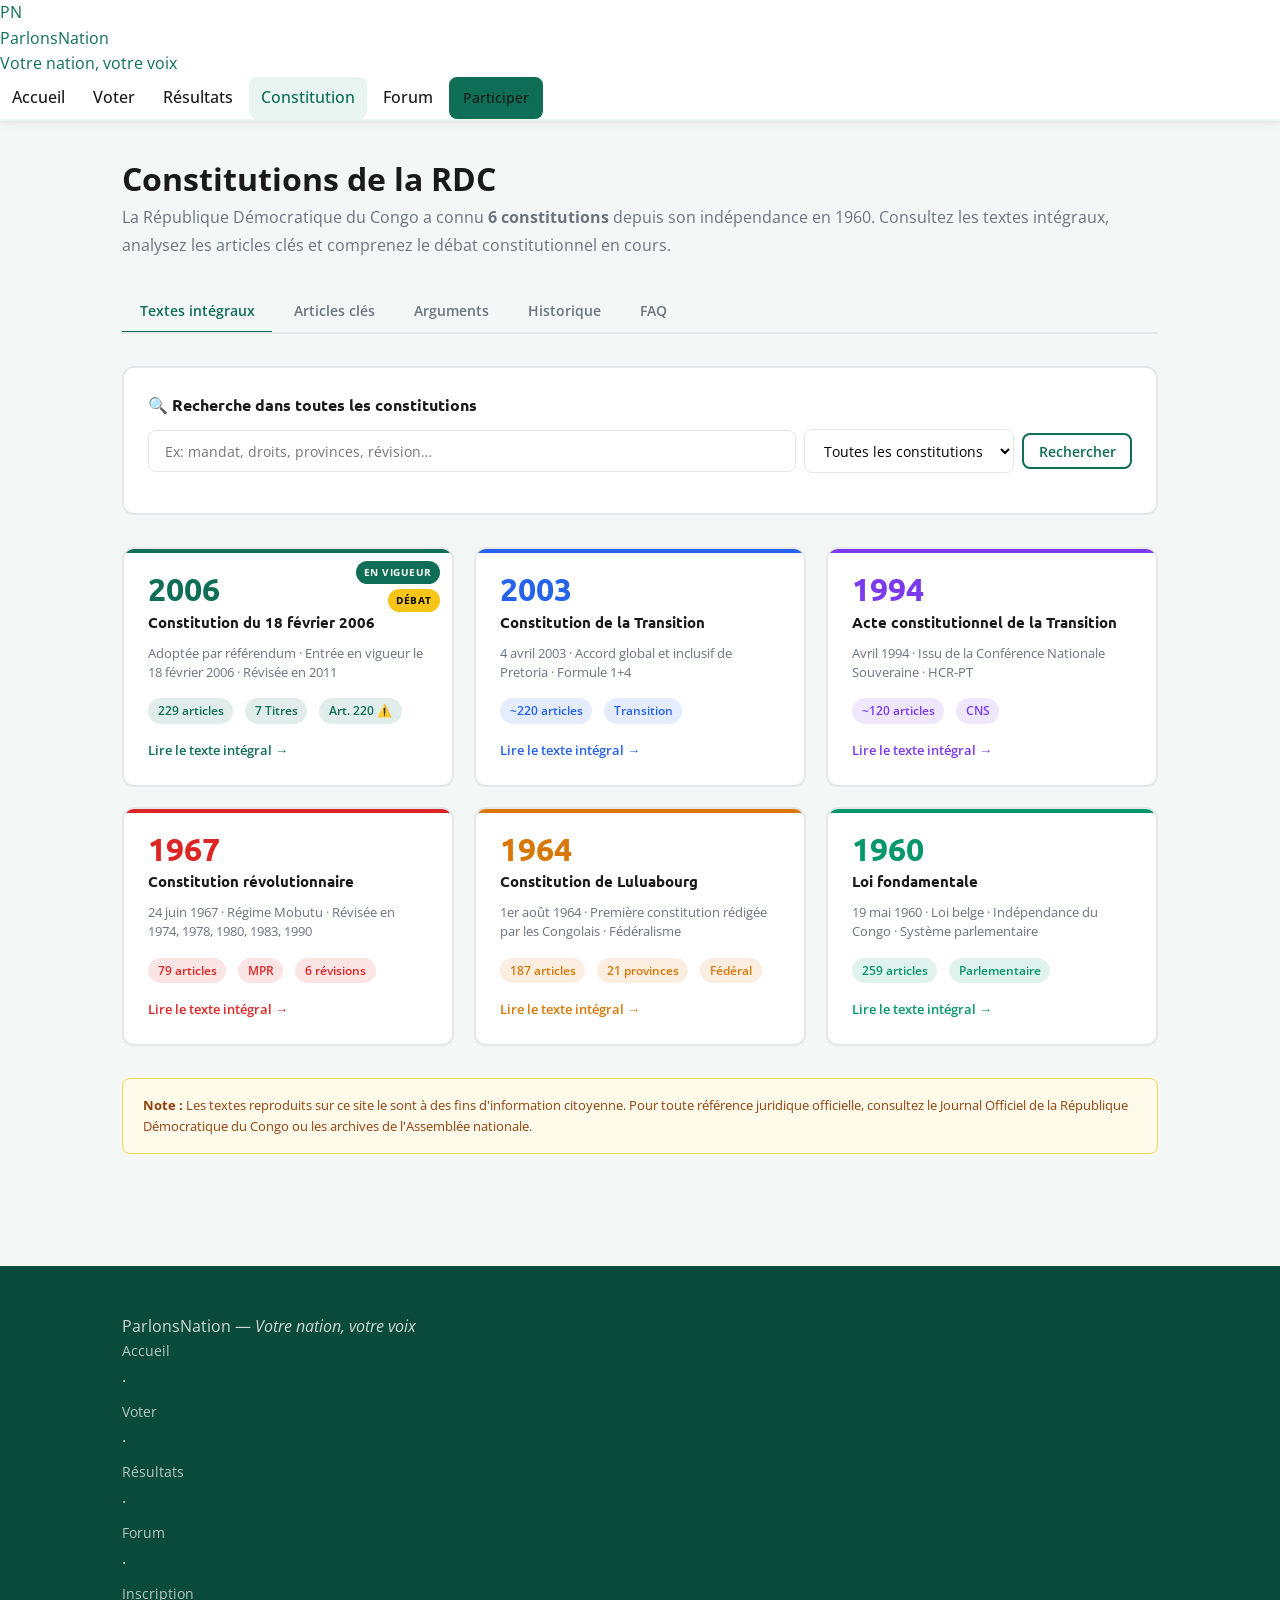
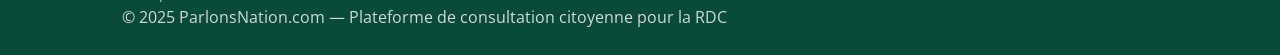
==== commit ad59b28e: "ParlonsNation - Textes intégraux des 6 constitutions de la RDC - constitution.html : transformé en h" ====
--- a/constitution.html
+++ b/constitution.html
@@ -3,589 +3,795 @@
 <head>
   <meta charset="UTF-8">
   <meta name="viewport" content="width=device-width, initial-scale=1.0">
-  <title>Constitution — ParlonsNation</title>
-  <meta name="description" content="Les articles clés de la Constitution de la RDC expliqués simplement pour chaque citoyen.">
+  <title>Constitutions de la RDC — ParlonsNation</title>
+  <meta name="description" content="Textes intégraux et analyse de toutes les constitutions de la RDC depuis 1960. Recherche plein texte, articles clés, historique.">
   <meta name="theme-color" content="#0F6E56">
   <link rel="stylesheet" href="style.css">
   <style>
-    .tab-nav {
-      display: flex;
-      gap: 0.25rem;
-      border-bottom: 2px solid var(--border);
-      margin-bottom: 2rem;
-      overflow-x: auto;
-      padding-bottom: 0;
-    }
-    .tab-btn {
-      padding: 0.65rem 1.1rem;
-      font-size: 0.875rem;
-      font-weight: 600;
-      border: none;
-      background: none;
-      color: var(--text-muted);
-      border-bottom: 3px solid transparent;
-      margin-bottom: -2px;
-      cursor: pointer;
-      white-space: nowrap;
-      transition: all 0.2s;
-    }
-    .tab-btn:hover { color: var(--green); }
-    .tab-btn.active {
-      color: var(--green);
-      border-bottom-color: var(--green);
-    }
-    .tab-panel { display: none; }
-    .tab-panel.active { display: block; }
-    .argument-grid {
-      display: grid;
-      gap: 1rem;
-    }
-    @media(min-width:640px) { .argument-grid { grid-template-columns: 1fr 1fr; } }
-    .argument-card {
-      border-radius: var(--radius);
-      padding: 1.25rem;
-      border: 1px solid var(--border);
-    }
-    .argument-card h4 {
-      font-family: var(--font-head);
-      font-weight: 700;
-      font-size: 0.95rem;
-      margin-bottom: 0.75rem;
-      display: flex;
-      align-items: center;
-      gap: 0.4rem;
-    }
-    .argument-card ul { padding-left: 0; }
-    .argument-card li {
-      font-size: 0.875rem;
-      color: var(--text-muted);
-      padding: 0.3rem 0;
-      padding-left: 1.2rem;
-      position: relative;
-      line-height: 1.5;
-      border-bottom: 1px solid var(--border);
-    }
-    .argument-card li:last-child { border-bottom: none; }
-    .argument-card li::before {
-      content: '›';
-      position: absolute;
-      left: 0;
-      font-weight: 700;
-      color: inherit;
-    }
-    .pour-card { background: #f0fdf4; border-color: #4ade80; }
-    .pour-card h4 { color: #166534; }
-    .pour-card li::before { color: #166534; }
-    .contre-card { background: #fff1f2; border-color: #fca5a5; }
-    .contre-card h4 { color: #991b1b; }
-    .contre-card li::before { color: #991b1b; }
-    .neutre-card { background: #eff6ff; border-color: #93c5fd; }
-    .neutre-card h4 { color: #1e40af; }
-    .neutre-card li::before { color: #1e40af; }
-    .timeline {
-      position: relative;
-      padding-left: 1.5rem;
-    }
-    .timeline::before {
+    /* ── Tabs ── */
+    .tab-nav { display:flex; gap:.25rem; border-bottom:2px solid var(--border); margin-bottom:2rem; overflow-x:auto; padding-bottom:0; }
+    .tab-btn { padding:.65rem 1.1rem; font-size:.875rem; font-weight:600; border:none; background:none; color:var(--text-muted); border-bottom:3px solid transparent; margin-bottom:-2px; cursor:pointer; white-space:nowrap; transition:all .2s; }
+    .tab-btn:hover { color:var(--green); }
+    .tab-btn.active { color:var(--green); border-bottom-color:var(--green); }
+    .tab-panel { display:none; }
+    .tab-panel.active { display:block; }
+
+    /* ── Grid constitutions ── */
+    .const-grid { display:grid; grid-template-columns:1fr; gap:1.25rem; }
+    @media(min-width:640px){ .const-grid { grid-template-columns:1fr 1fr; } }
+    @media(min-width:1024px){ .const-grid { grid-template-columns:repeat(3,1fr); } }
+
+    .const-card {
+      border-radius:var(--radius);
+      border:2px solid var(--border);
+      padding:1.5rem;
+      text-decoration:none;
+      display:block;
+      transition:all .25s;
+      position:relative;
+      overflow:hidden;
+      background:var(--white);
+    }
+    .const-card::before {
       content:'';
       position:absolute;
-      left:0;
-      top:0;
-      bottom:0;
-      width:2px;
-      background:var(--border);
-    }
-    .timeline-item {
-      position:relative;
-      padding-bottom:1.5rem;
-    }
-    .timeline-item::before {
-      content:'';
-      position:absolute;
-      left:-1.62rem;
-      top:4px;
-      width:12px;
-      height:12px;
-      border-radius:50%;
-      background:var(--green);
-      border:2px solid var(--white);
-      box-shadow:0 0 0 2px var(--green);
-    }
-    .timeline-year {
+      top:0; left:0; right:0;
+      height:4px;
+      background:var(--c-accent, var(--green));
+    }
+    .const-card:hover {
+      border-color:var(--c-accent, var(--green));
+      box-shadow:0 4px 20px rgba(0,0,0,.1);
+      transform:translateY(-2px);
+      text-decoration:none;
+    }
+    .const-card-year {
       font-family:var(--font-head);
-      font-size:0.8rem;
-      font-weight:700;
-      color:var(--green);
-      text-transform:uppercase;
-      letter-spacing:0.05em;
-      margin-bottom:0.2rem;
-    }
-    .timeline-item h4 {
+      font-size:2rem;
+      font-weight:800;
+      line-height:1;
+      color:var(--c-accent, var(--green));
+      margin-bottom:.3rem;
+    }
+    .const-card-name {
       font-family:var(--font-head);
-      font-size:0.95rem;
+      font-size:.95rem;
       font-weight:700;
       color:var(--text);
-      margin-bottom:0.3rem;
-    }
-    .timeline-item p { font-size:0.875rem; color:var(--text-muted); line-height:1.6; }
-    .faq-item {
-      border: 1px solid var(--border);
+      margin-bottom:.6rem;
+    }
+    .const-card-meta {
+      font-size:.8rem;
+      color:var(--text-muted);
+      line-height:1.5;
+      margin-bottom:1rem;
+    }
+    .const-card-stats {
+      display:flex;
+      gap:.75rem;
+      flex-wrap:wrap;
+    }
+    .const-stat {
+      font-size:.75rem;
+      font-weight:600;
+      padding:.2rem .6rem;
+      border-radius:999px;
+      background:color-mix(in srgb, var(--c-accent,var(--green)) 12%, transparent);
+      color:var(--c-accent, var(--green));
+    }
+    .const-badge-current {
+      position:absolute;
+      top:.75rem; right:.75rem;
+      font-size:.65rem;
+      font-weight:700;
+      padding:.2rem .5rem;
+      border-radius:999px;
+      background:var(--green);
+      color:#fff;
+      text-transform:uppercase;
+      letter-spacing:.05em;
+    }
+    .const-badge-debate {
+      position:absolute;
+      top:.75rem; right:.75rem;
+      font-size:.65rem;
+      font-weight:700;
+      padding:.2rem .5rem;
+      border-radius:999px;
+      background:var(--gold);
+      color:#000;
+      text-transform:uppercase;
+      letter-spacing:.05em;
+    }
+    .const-card-cta {
+      margin-top:1rem;
+      font-size:.82rem;
+      font-weight:600;
+      color:var(--c-accent, var(--green));
+      display:flex;
+      align-items:center;
+      gap:.3rem;
+    }
+
+    /* ── Search globale ── */
+    .global-search-box {
+      background:var(--white);
+      border:2px solid var(--border);
+      border-radius:var(--radius);
+      padding:1.5rem;
+      margin-bottom:2rem;
+    }
+    .global-search-box h3 {
+      font-family:var(--font-head);
+      font-size:1rem;
+      font-weight:700;
+      margin-bottom:.75rem;
+      color:var(--text);
+    }
+    .global-search-row {
+      display:flex;
+      gap:.5rem;
+      flex-wrap:wrap;
+      align-items:center;
+    }
+    .global-search-row input {
+      flex:1;
+      min-width:180px;
+      padding:.65rem 1rem;
+      border:1.5px solid var(--border);
       border-radius:var(--radius-sm);
-      margin-bottom:0.5rem;
-      overflow:hidden;
-    }
-    .faq-question {
-      width:100%;
-      text-align:left;
-      padding:1rem 1.25rem;
+      font-family:var(--font-body);
+      font-size:.9rem;
+    }
+    .global-search-row input:focus { outline:none; border-color:var(--green); }
+    .global-search-row select {
+      padding:.65rem .9rem;
+      border:1.5px solid var(--border);
+      border-radius:var(--radius-sm);
+      font-family:var(--font-body);
+      font-size:.85rem;
       background:var(--white);
-      border:none;
+    }
+    .search-results-list { margin-top:1rem; }
+    .search-result-item {
+      padding:.75rem 1rem;
+      border:1px solid var(--border);
+      border-radius:var(--radius-sm);
+      margin-bottom:.4rem;
       cursor:pointer;
-      font-family:var(--font-body);
-      font-size:0.9rem;
-      font-weight:600;
-      color:var(--text);
-      display:flex;
-      justify-content:space-between;
-      align-items:center;
-      gap:0.5rem;
-      transition:background 0.2s;
-    }
+      transition:background .15s;
+    }
+    .search-result-item:hover { background:var(--green-pale); }
+    .search-result-item .sri-art { font-weight:700; font-size:.85rem; color:var(--green); }
+    .search-result-item .sri-source { font-size:.75rem; color:var(--text-muted); margin-left:.5rem; }
+    .search-result-item .sri-excerpt { font-size:.82rem; color:var(--text); margin-top:.2rem; line-height:1.5; }
+    mark { background:rgba(247,197,24,.4); padding:0 .1em; border-radius:2px; }
+    .search-no-result { font-size:.9rem; color:var(--text-muted); padding:.75rem 0; }
+    .search-count { font-size:.8rem; color:var(--text-muted); margin-top:.5rem; }
+
+    /* ── Argument cards ── */
+    .argument-grid { display:grid; gap:1rem; }
+    @media(min-width:640px){ .argument-grid { grid-template-columns:1fr 1fr; } }
+    .argument-card { border-radius:var(--radius); padding:1.25rem; border:1px solid var(--border); }
+    .argument-card h4 { font-family:var(--font-head); font-weight:700; font-size:.95rem; margin-bottom:.75rem; display:flex; align-items:center; gap:.4rem; }
+    .argument-card ul { padding-left:0; }
+    .argument-card li { font-size:.875rem; color:var(--text-muted); padding:.3rem 0; padding-left:1.2rem; position:relative; line-height:1.5; border-bottom:1px solid var(--border); }
+    .argument-card li:last-child { border-bottom:none; }
+    .argument-card li::before { content:'›'; position:absolute; left:0; font-weight:700; color:inherit; }
+    .pour-card { background:#f0fdf4; border-color:#4ade80; }
+    .pour-card h4 { color:#166534; }
+    .pour-card li::before { color:#166534; }
+    .contre-card { background:#fff1f2; border-color:#fca5a5; }
+    .contre-card h4 { color:#991b1b; }
+    .contre-card li::before { color:#991b1b; }
+    .neutre-card { background:#eff6ff; border-color:#93c5fd; }
+    .neutre-card h4 { color:#1e40af; }
+    .neutre-card li::before { color:#1e40af; }
+
+    /* ── FAQ ── */
+    .faq-item { border:1px solid var(--border); border-radius:var(--radius-sm); margin-bottom:.5rem; overflow:hidden; }
+    .faq-question { width:100%; text-align:left; padding:1rem 1.25rem; background:var(--white); border:none; cursor:pointer; font-family:var(--font-body); font-size:.9rem; font-weight:600; color:var(--text); display:flex; justify-content:space-between; align-items:center; gap:.5rem; transition:background .2s; }
     .faq-question:hover { background:var(--green-pale); }
-    .faq-arrow { transition:transform 0.3s; flex-shrink:0; }
+    .faq-arrow { transition:transform .3s; flex-shrink:0; }
     .faq-item.open .faq-arrow { transform:rotate(180deg); }
-    .faq-answer {
-      display:none;
-      padding:0 1.25rem 1rem;
-      font-size:0.875rem;
-      color:var(--text-muted);
-      line-height:1.7;
-      background:var(--white);
-    }
+    .faq-answer { display:none; padding:0 1.25rem 1rem; font-size:.875rem; color:var(--text-muted); line-height:1.7; }
     .faq-item.open .faq-answer { display:block; }
+
+    /* ── Historique timeline ── */
+    .histo-timeline { display:flex; flex-direction:column; gap:2rem; position:relative; padding-left:2rem; }
+    .histo-timeline::before { content:''; position:absolute; left:.75rem; top:0; bottom:0; width:3px; background:linear-gradient(to bottom,#2563EB,#7C3AED,#DC2626,#D97706,#059669,#0F6E56); border-radius:2px; }
+    .histo-card { background:var(--white); border:2px solid var(--border); border-radius:var(--radius); padding:1.5rem; position:relative; transition:box-shadow .2s; --accent:var(--green); }
+    .histo-card:hover { box-shadow:0 4px 20px rgba(0,0,0,.1); }
+    .histo-dot { position:absolute; left:-2.42rem; top:1.75rem; width:18px; height:18px; border-radius:50%; background:var(--accent); border:3px solid var(--white); box-shadow:0 0 0 3px var(--accent); }
+    .histo-badge { display:inline-block; font-size:.7rem; font-weight:700; text-transform:uppercase; letter-spacing:.07em; padding:.2rem .7rem; border-radius:999px; background:var(--accent); color:#fff; margin-bottom:.5rem; }
+    .histo-year { font-family:var(--font-head); font-size:1.5rem; font-weight:800; color:var(--accent); margin-bottom:.2rem; }
+    .histo-title { font-family:var(--font-head); font-size:1rem; font-weight:700; color:var(--text); margin-bottom:.5rem; }
+    .histo-section { font-size:.8rem; font-weight:700; text-transform:uppercase; letter-spacing:.06em; color:var(--accent); margin:.75rem 0 .3rem; }
+    .histo-list { list-style:none; padding:0; margin:0; }
+    .histo-list li { font-size:.85rem; color:var(--text-muted); padding:.25rem 0; padding-left:1rem; position:relative; border-bottom:1px dashed var(--border); line-height:1.5; }
+    .histo-list li:last-child { border-bottom:none; }
+    .histo-list li::before { content:'›'; position:absolute; left:0; font-weight:700; color:var(--accent); }
+    .histo-duration { font-size:.75rem; color:var(--text-muted); margin-top:.75rem; padding:.3rem .6rem; background:color-mix(in srgb,var(--accent) 8%,transparent); border-radius:var(--radius-sm); display:inline-block; }
   </style>
 </head>
 <body>
-
-<!-- Navigation -->
-<nav class="navbar">
-  <div class="container">
-    <a href="index.html" class="logo"><span class="logo-icon">🇨🇩</span> Parlons<span>Nation</span></a>
-    <button class="nav-toggle" id="navToggle">☰</button>
-    <ul class="nav-links" id="navLinks">
-      <li><a href="index.html">Accueil</a></li>
-      <li><a href="voter.html">Voter</a></li>
-      <li><a href="resultats.html">Résultats</a></li>
-      <li><a href="constitution.html" class="active">Constitution</a></li>
-      <li><a href="forum.html">Forum</a></li>
-      <li><a href="inscription.html" class="btn btn-primary btn-sm">S'inscrire</a></li>
-    </ul>
-  </div>
-</nav>
-
-<!-- En-tête -->
-<div class="page-header">
-  <div class="container">
-    <h1>📜 La Constitution de la RDC</h1>
-    <p>Les articles clés expliqués simplement • Adoptée en 2006 • 229 articles</p>
-  </div>
-</div>
-
-<section class="section">
-  <div class="container">
-
-    <!-- Intro -->
-    <div class="card mb-4" style="border-left:4px solid var(--gold);background:var(--green-pale);">
-      <h2 style="font-family:var(--font-head);font-size:1.15rem;font-weight:700;color:var(--green-dark);margin-bottom:0.5rem;">
-        Pourquoi ce débat maintenant ?
-      </h2>
-      <p style="color:var(--text);font-size:0.95rem;line-height:1.7;">
-        La Constitution de la RDC, adoptée par référendum le <strong>18 décembre 2005</strong> et promulguée le <strong>18 février 2006</strong>, est la loi fondamentale du pays.
-        Elle définit l'organisation de l'État, les droits des citoyens et les règles du jeu politique.
-        Depuis 2024, des voix s'élèvent pour la modifier, réviser ou remplacer entièrement — un débat qui concerne
-        chacun des 100 millions de Congolais.
+  <nav class="navbar">
+    <div class="nav-container">
+      <a href="index.html" class="nav-brand">
+        <div class="brand-logo">PN</div>
+        <div>
+          <div class="brand-name">ParlonsNation</div>
+          <div class="brand-tagline">Votre nation, votre voix</div>
+        </div>
+      </a>
+      <button class="nav-toggle" id="navToggle" aria-label="Menu">
+        <span></span><span></span><span></span>
+      </button>
+      <ul class="nav-links" id="navLinks">
+        <li><a href="index.html">Accueil</a></li>
+        <li><a href="voter.html">Voter</a></li>
+        <li><a href="resultats.html">Résultats</a></li>
+        <li><a href="constitution.html" class="active">Constitution</a></li>
+        <li><a href="forum.html">Forum</a></li>
+        <li><a href="inscription.html" class="btn btn-sm btn-primary">Participer</a></li>
+      </ul>
+    </div>
+  </nav>
+
+  <main class="container" style="padding-top:2rem;padding-bottom:3rem;">
+    <div style="margin-bottom:2rem;">
+      <h1 class="page-title">Constitutions de la RDC</h1>
+      <p style="color:var(--text-muted);font-size:1rem;line-height:1.7;">
+        La République Démocratique du Congo a connu <strong>6 constitutions</strong> depuis son indépendance en 1960.
+        Consultez les textes intégraux, analysez les articles clés et comprenez le débat constitutionnel en cours.
       </p>
     </div>
 
-    <!-- Onglets -->
-    <div class="tab-nav">
-      <button class="tab-btn active" data-tab="articles">Articles clés</button>
-      <button class="tab-btn" data-tab="arguments">Arguments</button>
-      <button class="tab-btn" data-tab="historique">Historique</button>
-      <button class="tab-btn" data-tab="faq">FAQ</button>
+    <!-- Tabs -->
+    <div class="tab-nav" role="tablist">
+      <button class="tab-btn active" data-tab="textes" role="tab">Textes intégraux</button>
+      <button class="tab-btn" data-tab="articles" role="tab">Articles clés</button>
+      <button class="tab-btn" data-tab="arguments" role="tab">Arguments</button>
+      <button class="tab-btn" data-tab="historique" role="tab">Historique</button>
+      <button class="tab-btn" data-tab="faq" role="tab">FAQ</button>
     </div>
 
-    <!-- ONGLET : Articles clés -->
-    <div class="tab-panel active" id="tab-articles">
-
-      <div class="article-card" id="article1">
-        <div class="article-num">Article 1</div>
-        <h3>La République Démocratique du Congo</h3>
-        <blockquote>
-          "La République Démocratique du Congo est, dans ses frontières du 30 juin 1960, un État de droit, indépendant et souverain, uni et indivisible, social, démocratique et laïc."
-        </blockquote>
-        <p>Cet article fondateur définit la nature même de l'État congolais : une démocratie laïque, sociale et indivisible. Toute modification de cet article toucherait les fondements identitaires du pays.</p>
-      </div>
-
-      <div class="article-card">
+    <!-- ══════════════════════════════════════════════ -->
+    <!-- TAB 1: TEXTES INTÉGRAUX (HUB)                 -->
+    <!-- ══════════════════════════════════════════════ -->
+    <div id="tab-textes" class="tab-panel active">
+
+      <!-- Recherche globale -->
+      <div class="global-search-box">
+        <h3>🔍 Recherche dans toutes les constitutions</h3>
+        <div class="global-search-row">
+          <input type="text" id="globalSearch" placeholder="Ex: mandat, droits, provinces, révision…" autocomplete="off">
+          <select id="globalConstFilter">
+            <option value="">Toutes les constitutions</option>
+            <option value="2006">Constitution 2006</option>
+            <option value="2003">Constitution 2003</option>
+            <option value="1994">Acte 1994</option>
+            <option value="1967">Constitution 1967</option>
+            <option value="1964">Constitution 1964</option>
+            <option value="1960">Loi fondamentale 1960</option>
+          </select>
+          <button class="btn btn-sm btn-outline" id="globalSearchBtn">Rechercher</button>
+        </div>
+        <div class="search-count" id="globalSearchCount"></div>
+        <div class="search-results-list" id="globalResults"></div>
+      </div>
+
+      <!-- 6 Constitution cards -->
+      <div class="const-grid">
+
+        <a href="constitution_2006.html" class="const-card" style="--c-accent:#0F6E56;">
+          <span class="const-badge-current">En vigueur</span>
+          <span class="const-badge-debate" style="top:2.5rem;">Débat</span>
+          <div class="const-card-year">2006</div>
+          <div class="const-card-name">Constitution du 18 février 2006</div>
+          <div class="const-card-meta">Adoptée par référendum · Entrée en vigueur le 18 février 2006 · Révisée en 2011</div>
+          <div class="const-card-stats">
+            <span class="const-stat">229 articles</span>
+            <span class="const-stat">7 Titres</span>
+            <span class="const-stat">Art. 220 ⚠️</span>
+          </div>
+          <div class="const-card-cta">Lire le texte intégral →</div>
+        </a>
+
+        <a href="constitution_2003.html" class="const-card" style="--c-accent:#2563EB;">
+          <div class="const-card-year">2003</div>
+          <div class="const-card-name">Constitution de la Transition</div>
+          <div class="const-card-meta">4 avril 2003 · Accord global et inclusif de Pretoria · Formule 1+4</div>
+          <div class="const-card-stats">
+            <span class="const-stat">~220 articles</span>
+            <span class="const-stat">Transition</span>
+          </div>
+          <div class="const-card-cta">Lire le texte intégral →</div>
+        </a>
+
+        <a href="constitution_1994.html" class="const-card" style="--c-accent:#7C3AED;">
+          <div class="const-card-year">1994</div>
+          <div class="const-card-name">Acte constitutionnel de la Transition</div>
+          <div class="const-card-meta">Avril 1994 · Issu de la Conférence Nationale Souveraine · HCR-PT</div>
+          <div class="const-card-stats">
+            <span class="const-stat">~120 articles</span>
+            <span class="const-stat">CNS</span>
+          </div>
+          <div class="const-card-cta">Lire le texte intégral →</div>
+        </a>
+
+        <a href="constitution_1967.html" class="const-card" style="--c-accent:#DC2626;">
+          <div class="const-card-year">1967</div>
+          <div class="const-card-name">Constitution révolutionnaire</div>
+          <div class="const-card-meta">24 juin 1967 · Régime Mobutu · Révisée en 1974, 1978, 1980, 1983, 1990</div>
+          <div class="const-card-stats">
+            <span class="const-stat">79 articles</span>
+            <span class="const-stat">MPR</span>
+            <span class="const-stat">6 révisions</span>
+          </div>
+          <div class="const-card-cta">Lire le texte intégral →</div>
+        </a>
+
+        <a href="constitution_1964.html" class="const-card" style="--c-accent:#D97706;">
+          <div class="const-card-year">1964</div>
+          <div class="const-card-name">Constitution de Luluabourg</div>
+          <div class="const-card-meta">1er août 1964 · Première constitution rédigée par les Congolais · Fédéralisme</div>
+          <div class="const-card-stats">
+            <span class="const-stat">187 articles</span>
+            <span class="const-stat">21 provinces</span>
+            <span class="const-stat">Fédéral</span>
+          </div>
+          <div class="const-card-cta">Lire le texte intégral →</div>
+        </a>
+
+        <a href="constitution_1960.html" class="const-card" style="--c-accent:#059669;">
+          <div class="const-card-year">1960</div>
+          <div class="const-card-name">Loi fondamentale</div>
+          <div class="const-card-meta">19 mai 1960 · Loi belge · Indépendance du Congo · Système parlementaire</div>
+          <div class="const-card-stats">
+            <span class="const-stat">259 articles</span>
+            <span class="const-stat">Parlementaire</span>
+          </div>
+          <div class="const-card-cta">Lire le texte intégral →</div>
+        </a>
+
+      </div><!-- /.const-grid -->
+
+      <div style="margin-top:2rem;padding:1rem 1.25rem;background:#fffbeb;border:1px solid #fcd34d;border-radius:var(--radius-sm);font-size:.82rem;color:#92400e;">
+        <strong>Note :</strong> Les textes reproduits sur ce site le sont à des fins d'information citoyenne. Pour toute référence juridique officielle, consultez le Journal Officiel de la République Démocratique du Congo ou les archives de l'Assemblée nationale.
+      </div>
+    </div><!-- /#tab-textes -->
+
+    <!-- ══════════════════════════════════════════════ -->
+    <!-- TAB 2: ARTICLES CLÉS                          -->
+    <!-- ══════════════════════════════════════════════ -->
+    <div id="tab-articles" class="tab-panel">
+      <h2 style="font-family:var(--font-head);font-size:1.3rem;font-weight:700;margin-bottom:1.5rem;">Articles fondamentaux de la Constitution 2006</h2>
+
+      <div class="article-card highlight" style="border:2px solid var(--gold);background:#fffbeb;">
+        <div class="article-num">Article 220</div>
+        <div class="article-title" style="color:#92400e;">Article intangible — Au cœur du débat</div>
+        <div class="article-text">
+          <strong>La forme républicaine de l'État, le principe du suffrage universel, la forme représentative du Gouvernement, le nombre et la durée des mandats du Président de la République, l'indépendance du pouvoir judiciaire, le pluralisme politique et syndical ne peuvent faire l'objet d'aucune révision constitutionnelle.</strong>
+          <br><br>
+          Est formellement interdite toute révision constitutionnelle ayant pour objet ou pour effet de réduire les droits et libertés de la personne, ou de réduire les prérogatives des provinces et des entités territoriales décentralisées.
+        </div>
+        <div style="margin-top:.75rem;padding:.5rem;background:rgba(247,197,24,.2);border-radius:var(--radius-sm);font-size:.82rem;color:#92400e;">
+          ⚠️ Cet article interdit explicitement la modification du nombre et de la durée des mandats présidentiels — c'est le cœur du débat constitutionnel actuel.
+        </div>
+        <a href="constitution_2006.html#art-220" class="btn btn-sm btn-outline" style="margin-top:.75rem;">Voir dans le texte intégral →</a>
+      </div>
+
+      <div class="article-card" style="margin-top:1rem;">
+        <div class="article-num">Article 73</div>
+        <div class="article-title">Mandat présidentiel</div>
+        <div class="article-text">Le Président de la République est élu pour un mandat de cinq ans renouvelable une seule fois. À l'expiration de son mandat, le Président de la République reste en fonction jusqu'à l'installation effective du nouveau Président élu.</div>
+        <a href="constitution_2006.html#art-73" class="btn btn-sm btn-outline" style="margin-top:.75rem;">Voir l'article →</a>
+      </div>
+
+      <div class="article-card" style="margin-top:1rem;">
         <div class="article-num">Article 5</div>
-        <h3>La souveraineté appartient au peuple</h3>
-        <blockquote>
-          "La souveraineté nationale appartient au peuple. Tout pouvoir émane du peuple qui l'exerce directement par voie de référendum ou d'élections et indirectement par ses représentants."
-        </blockquote>
-        <p>Ce principe fondamental consacre la démocratie représentative et directe. Le peuple congolais est la source de tout pouvoir — y compris celui de modifier la Constitution.</p>
-      </div>
-
-      <div class="article-card">
-        <div class="article-num">Articles 71–73</div>
-        <h3>Le Président de la République</h3>
-        <blockquote>
-          "Le Président de la République est élu au suffrage universel direct pour un mandat de cinq ans renouvelable une seule fois."
-        </blockquote>
-        <p>La limitation à deux mandats présidentiels est l'un des points les plus débattus. Certains souhaitent la modifier ; d'autres estiment qu'elle protège contre la confiscation du pouvoir.</p>
-        <div style="margin-top:0.75rem;display:flex;flex-wrap:wrap;gap:0.5rem;">
-          <span class="tag">2 mandats maximum</span>
-          <span class="tag">5 ans par mandat</span>
-          <span class="tag">Suffrage universel direct</span>
-        </div>
-      </div>
-
-      <div class="article-card" id="article220">
-        <div class="article-num">Article 220 — Le verrou constitutionnel</div>
-        <h3>Ce qui ne peut PAS être révisé</h3>
-        <blockquote>
-          "La forme républicaine de l'État, le principe du suffrage universel, la forme représentative du gouvernement, le nombre et la durée des mandats du Président de la République, l'indépendance du pouvoir judiciaire, le pluralisme politique et syndical ne peuvent faire l'objet d'aucune révision constitutionnelle."
-        </blockquote>
-        <p>
-          Cet article "verrouille" les dispositions les plus fondamentales. Son existence même est au cœur du débat :
-          peut-on contourner ce verrou par un référendum populaire pour adopter une nouvelle constitution ?
-          Les juristes sont divisés sur cette question.
-        </p>
-        <div class="alert alert-warning mt-2" style="margin-bottom:0;">
-          ⚖️ C'est autour de cet article que s'articule l'essentiel du débat constitutionnel actuel en RDC.
-        </div>
-      </div>
-
-      <div class="article-card">
-        <div class="article-num">Articles 16–61</div>
-        <h3>Les droits fondamentaux des citoyens</h3>
-        <p>Ces articles garantissent les libertés essentielles de chaque Congolais :</p>
-        <div style="display:grid;gap:0.4rem;margin-top:0.75rem;">
-          <div style="display:flex;gap:0.5rem;align-items:center;font-size:0.875rem;">
-            <span style="color:var(--green);font-weight:700;">✓</span> Droit à la vie et à l'intégrité physique (Art. 16)
+        <div class="article-title">Souveraineté nationale</div>
+        <div class="article-text">La souveraineté nationale appartient au peuple. Tout pouvoir émane du peuple qui l'exerce directement par voie de référendum ou d'élections et indirectement par ses représentants. Aucune fraction du peuple ni aucun individu ne peut s'en attribuer l'exercice.</div>
+        <a href="constitution_2006.html#art-5" class="btn btn-sm btn-outline" style="margin-top:.75rem;">Voir l'article →</a>
+      </div>
+
+      <div class="article-card" style="margin-top:1rem;">
+        <div class="article-num">Article 218</div>
+        <div class="article-title">Procédure de révision constitutionnelle</div>
+        <div class="article-text">La révision de la présente Constitution n'est adoptée que si le projet ou la proposition de révision est accepté par les trois cinquièmes des membres du Parlement réunis en Congrès. Si la révision porte sur les matières visées aux articles 1er, 2 et 220, elle doit, après adoption par le Congrès, être approuvée par référendum.</div>
+        <a href="constitution_2006.html#art-218" class="btn btn-sm btn-outline" style="margin-top:.75rem;">Voir l'article →</a>
+      </div>
+    </div>
+
+    <!-- ══════════════════════════════════════════════ -->
+    <!-- TAB 3: ARGUMENTS                              -->
+    <!-- ══════════════════════════════════════════════ -->
+    <div id="tab-arguments" class="tab-panel">
+      <h2 style="font-family:var(--font-head);font-size:1.3rem;font-weight:700;margin-bottom:1.5rem;">Arguments dans le débat constitutionnel</h2>
+      <div class="argument-grid">
+        <div class="argument-card pour-card">
+          <h4>✅ Pour le changement</h4>
+          <ul>
+            <li>La Constitution de 2006 a été rédigée dans un contexte de transition post-conflit qui mérite d'être actualisé</li>
+            <li>Certaines dispositions administratives (26 provinces) ont montré des difficultés pratiques de financement</li>
+            <li>Le cadre institutionnel peut être renforcé pour mieux répondre aux défis sécuritaires à l'est</li>
+            <li>D'autres nations africaines ont révisé leurs constitutions pour des raisons légitimes</li>
+            <li>Le peuple souverain peut, par référendum, exprimer sa volonté d'une nouvelle Constitution</li>
+          </ul>
+        </div>
+        <div class="argument-card contre-card">
+          <h4>❌ Contre le changement</h4>
+          <ul>
+            <li>L'article 220 interdit explicitement de toucher au nombre et à la durée des mandats présidentiels</li>
+            <li>La stabilité constitutionnelle est un gage de confiance pour les investisseurs et la communauté internationale</li>
+            <li>Le changement constitutionnel risque de rouvrir des crises politiques et de reporter les élections</li>
+            <li>Les institutions issues de la Constitution 2006 n'ont pas encore été pleinement mises en œuvre</li>
+            <li>La société civile et l'opposition craignent une concentration des pouvoirs</li>
+          </ul>
+        </div>
+        <div class="argument-card neutre-card">
+          <h4>⚖️ Points de consensus</h4>
+          <ul>
+            <li>Toute révision doit respecter les procédures constitutionnelles (Congrès à 3/5 + référendum pour Art. 220)</li>
+            <li>La réforme doit impliquer une large concertation nationale inclusive</li>
+            <li>Les droits et libertés fondamentaux doivent être préservés, voire renforcés</li>
+            <li>La décentralisation et l'autonomie des provinces doivent être maintenues</li>
+          </ul>
+        </div>
+        <div class="argument-card" style="background:#f5f3ff;border-color:#a78bfa;">
+          <h4 style="color:#5b21b6;">📊 Votre avis compte</h4>
+          <ul style="margin-bottom:1rem;">
+            <li>Participez à la consultation nationale ParlonsNation</li>
+            <li>Votre vote est anonyme et sécurisé</li>
+            <li>Les résultats sont publiés en temps réel</li>
+            <li>Partagez avec votre communauté</li>
+          </ul>
+          <a href="voter.html" class="btn btn-primary btn-sm" style="width:100%;text-align:center;">Donner mon avis →</a>
+        </div>
+      </div>
+    </div>
+
+    <!-- ══════════════════════════════════════════════ -->
+    <!-- TAB 4: HISTORIQUE                             -->
+    <!-- ══════════════════════════════════════════════ -->
+    <div id="tab-historique" class="tab-panel">
+      <h2 style="font-family:var(--font-head);font-size:1.3rem;font-weight:700;margin-bottom:1.5rem;">L'histoire constitutionnelle de la RDC</h2>
+      <div class="histo-timeline">
+
+        <!-- 1960 -->
+        <div class="histo-card" style="--accent:#059669;">
+          <div class="histo-dot"></div>
+          <div class="histo-badge">Indépendance</div>
+          <div class="histo-year">1960</div>
+          <div class="histo-title">Loi fondamentale du 19 mai 1960</div>
+          <div class="histo-section">Contexte politique</div>
+          <ul class="histo-list">
+            <li>Loi adoptée par le Parlement belge avant l'indépendance du 30 juin 1960</li>
+            <li>Conférence de la Table Ronde belgo-congolaise (janvier-février 1960)</li>
+            <li>Système parlementaire bicaméral : Sénat + Chambre des représentants</li>
+            <li>Dualisme exécutif : Kasavubu (Président) + Lumumba (Premier Ministre)</li>
+          </ul>
+          <div class="histo-section">Pourquoi remplacée</div>
+          <ul class="histo-list">
+            <li>Crise politique Kasavubu-Lumumba (septembre 1960)</li>
+            <li>Sécession katangaise et kasaïenne</li>
+            <li>Texte jugé trop belge, non adapté aux réalités congolaises</li>
+          </ul>
+          <div class="histo-duration">Durée : 4 ans (1960-1964)</div>
+          <a href="constitution_1960.html" class="btn btn-sm btn-outline" style="margin-top:.75rem;">Lire le texte intégral →</a>
+        </div>
+
+        <!-- 1964 -->
+        <div class="histo-card" style="--accent:#D97706;">
+          <div class="histo-dot"></div>
+          <div class="histo-badge">1ère Constitution congolaise</div>
+          <div class="histo-year">1964</div>
+          <div class="histo-title">Constitution de Luluabourg — 1er août 1964</div>
+          <div class="histo-section">Contexte politique</div>
+          <ul class="histo-list">
+            <li>Première constitution rédigée par les Congolais eux-mêmes</li>
+            <li>Commission Lihau sous l'égide de Cyrille Adoula, puis Moïse Tshombé</li>
+            <li>Approuvée par référendum avec 99% de OUI (participation très contestée)</li>
+            <li>État fédéral avec 21 provinces autonomes</li>
+            <li>Présidence forte : élection directe du Président</li>
+          </ul>
+          <div class="histo-section">Pourquoi remplacée</div>
+          <ul class="histo-list">
+            <li>Coup d'État du Général Mobutu (24 novembre 1965)</li>
+            <li>Instabilité chronique — 5 Premiers Ministres en 18 mois</li>
+            <li>Mobutu suspend la constitution et gouverne par décrets-lois</li>
+          </ul>
+          <div class="histo-duration">Durée : 3 ans (1964-1967)</div>
+          <a href="constitution_1964.html" class="btn btn-sm btn-outline" style="margin-top:.75rem;">Lire le texte intégral →</a>
+        </div>
+
+        <!-- 1967 -->
+        <div class="histo-card" style="--accent:#DC2626;">
+          <div class="histo-dot"></div>
+          <div class="histo-badge">Régime Mobutu</div>
+          <div class="histo-year">1967</div>
+          <div class="histo-title">Constitution révolutionnaire du 24 juin 1967</div>
+          <div class="histo-section">Contexte politique</div>
+          <ul class="histo-list">
+            <li>Approuvée par référendum organisé par Mobutu — 98% de OUI</li>
+            <li>Présidence très forte : pouvoirs quasi-absolus</li>
+            <li>1974 : Révision — Le MPR devient l'unique parti, Mobutu chef de l'État-parti</li>
+            <li>1978 : Révision — Renforcement encore du présidentialisme</li>
+            <li>1990 : Révision suite aux pressions démocratiques — multipartisme autorisé</li>
+          </ul>
+          <div class="histo-section">Points clés</div>
+          <ul class="histo-list">
+            <li>La constitution de 1967 est le texte le plus révisé de l'histoire congolaise (6 révisions)</li>
+            <li>Elle concentre tous les pouvoirs dans les mains du Président-fondateur du MPR</li>
+            <li>Abolition du fédéralisme — État unitaire centralisé</li>
+          </ul>
+          <div class="histo-duration">Durée nominale : 30 ans (1967-1997) avec révisions majeures</div>
+          <a href="constitution_1967.html" class="btn btn-sm btn-outline" style="margin-top:.75rem;">Lire le texte intégral →</a>
+        </div>
+
+        <!-- 1994 -->
+        <div class="histo-card" style="--accent:#7C3AED;">
+          <div class="histo-dot"></div>
+          <div class="histo-badge">Post-CNS</div>
+          <div class="histo-year">1994</div>
+          <div class="histo-title">Acte constitutionnel de la Transition — Avril 1994</div>
+          <div class="histo-section">Contexte politique</div>
+          <ul class="histo-list">
+            <li>Issu de la Conférence Nationale Souveraine (CNS, 1991-1992)</li>
+            <li>Haut Conseil de la République - Parlement de Transition (HCR-PT)</li>
+            <li>Pouvoirs de Mobutu réduits — cohabitation avec le Premier Ministre Kengo</li>
+            <li>Transition vers la démocratie multipartiste</li>
+          </ul>
+          <div class="histo-section">Pourquoi remplacée</div>
+          <ul class="histo-list">
+            <li>Chute de Mobutu et victoire de l'AFDL de Kabila (mai 1997)</li>
+            <li>Kabila suspend la constitution et gouverne par décret-loi constitutionnel</li>
+            <li>Accords de paix de Lusaka (1999) et Sun City (2002) ouvrent la voie à une nouvelle transition</li>
+          </ul>
+          <div class="histo-duration">Durée : ~3 ans (1994-1997)</div>
+          <a href="constitution_1994.html" class="btn btn-sm btn-outline" style="margin-top:.75rem;">Lire le texte intégral →</a>
+        </div>
+
+        <!-- 2003 -->
+        <div class="histo-card" style="--accent:#2563EB;">
+          <div class="histo-dot"></div>
+          <div class="histo-badge">Transition 1+4</div>
+          <div class="histo-year">2003</div>
+          <div class="histo-title">Constitution de la Transition — 4 avril 2003</div>
+          <div class="histo-section">Contexte politique</div>
+          <ul class="histo-list">
+            <li>Accord Global et Inclusif signé à Pretoria (décembre 2002)</li>
+            <li>Formule inédite : 1 Président (Kabila) + 4 Vice-Présidents (ex-belligérants)</li>
+            <li>Objectif : organiser les élections libres dans les 24 mois</li>
+            <li>Assemblée nationale transitoire et Sénat mis en place</li>
+          </ul>
+          <div class="histo-section">Pourquoi remplacée</div>
+          <ul class="histo-list">
+            <li>Caractère transitoire assumé — devait être remplacée après les élections</li>
+            <li>Référendum constitutionnel du 18-19 décembre 2005 (84% de OUI)</li>
+            <li>Promulgation de la Constitution du 18 février 2006</li>
+          </ul>
+          <div class="histo-duration">Durée : ~3 ans (2003-2006)</div>
+          <a href="constitution_2003.html" class="btn btn-sm btn-outline" style="margin-top:.75rem;">Lire le texte intégral →</a>
+        </div>
+
+        <!-- 2006 -->
+        <div class="histo-card" style="--accent:#0F6E56;border-color:#0F6E56;">
+          <div class="histo-dot"></div>
+          <div class="histo-badge" style="background:#0F6E56;">EN VIGUEUR</div>
+          <div class="histo-year">2006</div>
+          <div class="histo-title">Constitution du 18 février 2006 — Constitution actuelle</div>
+          <div class="histo-section">Points clés</div>
+          <ul class="histo-list">
+            <li>229 articles organisés en 7 Titres</li>
+            <li>Mandat présidentiel : 5 ans renouvelable <strong>une seule fois</strong> (Art. 73)</li>
+            <li>26 provinces dotées de personnalité juridique (Art. 2)</li>
+            <li>Cour constitutionnelle indépendante du Parlement</li>
+            <li>Révision des mandats <strong>formellement interdite</strong> par l'Art. 220</li>
+            <li>Révisée en 2011 : suppression du 2e tour présidentiel</li>
+          </ul>
+          <div class="histo-section">Le débat actuel</div>
+          <ul class="histo-list">
+            <li>Certains proposent une nouvelle constitution ou la suppression de l'Art. 220</li>
+            <li>L'opposition invoque l'Art. 220 comme verrou constitutionnel infranchissable</li>
+            <li>La communauté internationale suit ce débat de très près</li>
+          </ul>
+          <div style="margin-top:1rem;">
+            <a href="constitution_2006.html" class="btn btn-primary btn-sm">Lire les 229 articles →</a>
+            <a href="voter.html" class="btn btn-outline btn-sm" style="margin-left:.5rem;">Donner mon avis</a>
           </div>
-          <div style="display:flex;gap:0.5rem;align-items:center;font-size:0.875rem;">
-            <span style="color:var(--green);font-weight:700;">✓</span> Liberté d'expression et de presse (Art. 23–24)
-          </div>
-          <div style="display:flex;gap:0.5rem;align-items:center;font-size:0.875rem;">
-            <span style="color:var(--green);font-weight:700;">✓</span> Liberté de conscience et de religion (Art. 22)
-          </div>
-          <div style="display:flex;gap:0.5rem;align-items:center;font-size:0.875rem;">
-            <span style="color:var(--green);font-weight:700;">✓</span> Droit à l'éducation et à la santé (Art. 43–47)
-          </div>
-          <div style="display:flex;gap:0.5rem;align-items:center;font-size:0.875rem;">
-            <span style="color:var(--green);font-weight:700;">✓</span> Égalité homme-femme (Art. 14)
-          </div>
-        </div>
-      </div>
-
-      <div class="article-card">
-        <div class="article-num">Article 217–225 — La révision</div>
-        <h3>Comment modifier la Constitution ?</h3>
-        <p>La procédure est strictement encadrée :</p>
-        <ol style="padding-left:1.2rem;margin-top:0.75rem;">
-          <li style="font-size:0.875rem;color:var(--text-muted);margin-bottom:0.5rem;line-height:1.6;">
-            <strong>Initiative :</strong> Le Président de la République, le Gouvernement, ou un tiers des membres du Parlement peuvent proposer une révision.
-          </li>
-          <li style="font-size:0.875rem;color:var(--text-muted);margin-bottom:0.5rem;line-height:1.6;">
-            <strong>Vote :</strong> Adoptée à la majorité des 3/5 de chaque chambre siégeant en congrès, <em>ou</em> par référendum populaire.
-          </li>
-          <li style="font-size:0.875rem;color:var(--text-muted);line-height:1.6;">
-            <strong>Limite :</strong> Certaines dispositions (Art. 220) sont totalement intangibles, même par référendum selon l'interprétation dominante.
-          </li>
-        </ol>
-      </div>
-
-      <div class="text-center mt-4">
-        <a href="voter.html" class="btn btn-primary btn-lg">🗳️ Donner mon avis maintenant</a>
-      </div>
-    </div>
-
-    <!-- ONGLET : Arguments -->
-    <div class="tab-panel" id="tab-arguments">
-
-      <div class="mb-4">
-        <h2 style="font-family:var(--font-head);font-size:1.15rem;font-weight:700;margin-bottom:1rem;">Option A — Changer totalement la Constitution</h2>
-        <div class="argument-grid">
-          <div class="argument-card pour-card">
-            <h4>✅ Arguments pour</h4>
-            <ul>
-              <li>La constitution actuelle a été rédigée dans un contexte post-guerre qui a changé</li>
-              <li>Un nouveau texte peut mieux refléter les aspirations de 2025</li>
-              <li>Permet de repenser entièrement l'organisation territoriale</li>
-              <li>Opportunité de renforcer la décentralisation réelle</li>
-              <li>Consolider la participation citoyenne dans la gouvernance</li>
-            </ul>
-          </div>
-          <div class="argument-card contre-card">
-            <h4>❌ Arguments contre</h4>
-            <ul>
-              <li>Risque d'instabilité institutionnelle dans un contexte sécuritaire difficile</li>
-              <li>Peut rouvrir des débats dangereux sur les mandats présidentiels</li>
-              <li>Processus long et coûteux pour un pays en développement</li>
-              <li>La constitution de 2006 reste largement méconnue et peu appliquée</li>
-              <li>Risque de régression sur les droits acquis</li>
-            </ul>
-          </div>
-        </div>
-      </div>
-
-      <div class="mb-4">
-        <h2 style="font-family:var(--font-head);font-size:1.15rem;font-weight:700;margin-bottom:1rem;">Option B — Réviser partiellement</h2>
-        <div class="argument-grid">
-          <div class="argument-card pour-card">
-            <h4>✅ Arguments pour</h4>
-            <ul>
-              <li>Approche chirurgicale : corriger sans tout démolir</li>
-              <li>Préserve les acquis démocratiques de 2006</li>
-              <li>Peut améliorer des articles sur la décentralisation</li>
-              <li>Procédure prévue et encadrée par la Constitution elle-même</li>
-              <li>Moins coûteux et moins risqué politiquement</li>
-            </ul>
-          </div>
-          <div class="argument-card contre-card">
-            <h4>❌ Arguments contre</h4>
-            <ul>
-              <li>Quels articles réviser ? Le consensus est difficile</li>
-              <li>Risque que la révision soit instrumentalisée politiquement</li>
-              <li>Les articles visés peuvent toucher aux droits fondamentaux</li>
-              <li>L'article 220 interdit certaines révisions jugées nécessaires</li>
-            </ul>
-          </div>
-        </div>
-      </div>
-
-      <div class="mb-4">
-        <h2 style="font-family:var(--font-head);font-size:1.15rem;font-weight:700;margin-bottom:1rem;">Option C — Conserver la Constitution</h2>
-        <div class="argument-grid">
-          <div class="argument-card pour-card">
-            <h4>✅ Arguments pour</h4>
-            <ul>
-              <li>La constitution de 2006 contient d'excellentes dispositions jamais appliquées</li>
-              <li>Le problème n'est pas le texte, mais son application par les institutions</li>
-              <li>La stabilité constitutionnelle favorise la confiance des investisseurs</li>
-              <li>Évite les dangers d'un vide juridique</li>
-              <li>Protège les mandats limités et les droits acquis</li>
-            </ul>
-          </div>
-          <div class="argument-card contre-card">
-            <h4>❌ Arguments contre</h4>
-            <ul>
-              <li>Certaines dispositions sont inadaptées aux réalités d'aujourd'hui</li>
-              <li>La décentralisation prévue est restée largement théorique</li>
-              <li>Les mêmes problèmes de gouvernance persistent depuis 2006</li>
-              <li>Un texte qui n'est pas appliqué perd progressivement sa légitimité</li>
-            </ul>
-          </div>
-        </div>
-      </div>
-
-      <div class="text-center mt-4">
-        <a href="voter.html" class="btn btn-primary btn-lg">🗳️ Exprimer mon choix</a>
-      </div>
-    </div>
-
-    <!-- ONGLET : Historique -->
-    <div class="tab-panel" id="tab-historique">
-      <h2 style="font-family:var(--font-head);font-size:1.15rem;font-weight:700;margin-bottom:1.5rem;">L'histoire constitutionnelle du Congo</h2>
-
-      <div class="timeline">
-        <div class="timeline-item">
-          <div class="timeline-year">1960</div>
-          <h4>Indépendance — Loi fondamentale</h4>
-          <p>Le Congo accède à l'indépendance le 30 juin 1960. La Loi fondamentale, héritée de la Belgique, instaure un régime parlementaire bicaméral. Patrice Lumumba devient Premier ministre.</p>
-        </div>
-        <div class="timeline-item">
-          <div class="timeline-year">1964</div>
-          <h4>Constitution de Luluabourg</h4>
-          <p>Adoptée par référendum, cette constitution instaure un État fédéral. Elle sera rapidement suspendue après le coup d'État de Mobutu en 1965.</p>
-        </div>
-        <div class="timeline-item">
-          <div class="timeline-year">1967</div>
-          <h4>Constitution de la IIe République (Mobutu)</h4>
-          <p>Mobutu instaure un régime à parti unique (MPR). La constitution concentre tous les pouvoirs entre ses mains pendant plus de 25 ans.</p>
-        </div>
-        <div class="timeline-item">
-          <div class="timeline-year">1990–2003</div>
-          <h4>Transition démocratique et guerres</h4>
-          <p>Chute de Mobutu en 1997, première et deuxième guerres du Congo. Plusieurs actes constitutionnels se succèdent sans aboutir à une constitution stable.</p>
-        </div>
-        <div class="timeline-item">
-          <div class="timeline-year">2005–2006</div>
-          <h4>Constitution de la IIIe République</h4>
-          <p>Adoptée par référendum le 18 décembre 2005 avec 84,3% de "oui", promulguée le 18 février 2006. Elle instaure un régime semi-présidentiel, un parlement bicaméral et la décentralisation en 26 provinces. C'est la constitution actuellement en vigueur.</p>
-        </div>
-        <div class="timeline-item">
-          <div class="timeline-year">2011</div>
-          <h4>Révision de l'article 71</h4>
-          <p>La constitution est révisée pour passer à l'élection présidentielle à un seul tour (suppression du second tour). Cette révision est controversée car adoptée par le Congrès avant les élections.</p>
-        </div>
-        <div class="timeline-item">
-          <div class="timeline-year">2024–2025</div>
-          <h4>Le grand débat</h4>
-          <p>Le président Félix Tshisekedi ouvre le débat sur une possible révision ou remplacement de la constitution. La société civile, les partis politiques et les citoyens s'expriment. ParlonsNation vous donne la parole.</p>
-        </div>
-      </div>
-
-      <div class="text-center mt-4">
-        <a href="voter.html" class="btn btn-primary btn-lg">🗳️ Participer au débat</a>
-      </div>
-    </div>
-
-    <!-- ONGLET : FAQ -->
-    <div class="tab-panel" id="tab-faq">
-      <h2 style="font-family:var(--font-head);font-size:1.15rem;font-weight:700;margin-bottom:1.5rem;">Questions fréquentes sur le débat constitutionnel</h2>
+        </div>
+
+      </div><!-- /.histo-timeline -->
+    </div><!-- /#tab-historique -->
+
+    <!-- ══════════════════════════════════════════════ -->
+    <!-- TAB 5: FAQ                                    -->
+    <!-- ══════════════════════════════════════════════ -->
+    <div id="tab-faq" class="tab-panel">
+      <h2 style="font-family:var(--font-head);font-size:1.3rem;font-weight:700;margin-bottom:1.5rem;">Questions fréquentes</h2>
 
       <div class="faq-item">
         <button class="faq-question">
-          Peut-on vraiment changer la Constitution de la RDC ?
+          Qu'est-ce que l'article 220 de la Constitution ?
           <span class="faq-arrow">▼</span>
         </button>
         <div class="faq-answer">
-          Oui, la constitution prévoit elle-même les modalités de sa révision (articles 217-225). La procédure normale nécessite un vote à la majorité des 3/5 du Congrès (Assemblée nationale + Sénat réunis). Une alternative est le référendum populaire. Cependant, l'article 220 interdit de toucher à certaines dispositions fondamentales, même par référendum selon l'interprétation dominante.
+          L'article 220 est la disposition la plus protégée de la Constitution de 2006. Il interdit formellement toute révision constitutionnelle qui touche : la forme républicaine de l'État, le suffrage universel, la forme représentative du gouvernement, <strong>le nombre et la durée des mandats présidentiels</strong>, l'indépendance judiciaire, et le pluralisme politique. C'est pourquoi cet article est au cœur du débat : changer la Constitution pour permettre un 3e mandat ou prolonger les mandats exigerait de supprimer l'article 220 lui-même — ce qui soulève une question constitutionnelle profonde.
         </div>
       </div>
 
       <div class="faq-item">
         <button class="faq-question">
-          Qu'est-ce que l'article 220 et pourquoi est-il si important ?
+          Combien de fois la RDC a-t-elle changé de constitution ?
           <span class="faq-arrow">▼</span>
         </button>
         <div class="faq-answer">
-          L'article 220 est le "verrou constitutionnel" qui interdit de réviser certaines dispositions fondamentales, notamment la limitation des mandats présidentiels à deux. Certains juristes estiment qu'une nouvelle constitution (et non une révision) pourrait contourner ce verrou, mais cette interprétation est très contestée. C'est l'un des points les plus débattus du débat actuel.
+          La RDC a eu <strong>6 textes constitutionnels</strong> depuis l'indépendance : la Loi fondamentale (1960), la Constitution de Luluabourg (1964), la Constitution révolutionnaire de Mobutu (1967), l'Acte constitutionnel de la Transition (1994), la Constitution de la Transition (2003), et la Constitution actuelle (2006). La Constitution de 1967 a elle-même été révisée 6 fois entre 1974 et 1990.
         </div>
       </div>
 
       <div class="faq-item">
         <button class="faq-question">
-          Quelle est la différence entre "réviser" et "changer" la Constitution ?
+          Quelle est la procédure pour réviser la Constitution de 2006 ?
           <span class="faq-arrow">▼</span>
         </button>
         <div class="faq-answer">
-          <strong>Réviser</strong> signifie modifier certains articles précis tout en conservant le reste de la constitution. C'est une procédure prévue et encadrée par la constitution elle-même. <strong>Changer</strong> ou <strong>remplacer</strong> signifie adopter un texte entièrement nouveau, généralement via une Assemblée constituante et un référendum. Ce processus est beaucoup plus profond et ne suit pas les mêmes règles procédurales.
+          Selon l'article 218, toute révision nécessite l'accord des <strong>3/5 des membres du Parlement réunis en Congrès</strong>. Si la révision porte sur les matières visées aux articles 1er, 2 et 220 (intégrité territoriale, nombre de provinces, matières intangibles), elle doit être approuvée par <strong>référendum populaire</strong> après le vote du Congrès. L'article 219 interdit toute révision en période de guerre ou d'état d'urgence.
         </div>
       </div>
 
       <div class="faq-item">
         <button class="faq-question">
-          Pourquoi ce débat a-t-il lieu maintenant ?
+          Quelle est la différence entre révision constitutionnelle et nouvelle constitution ?
           <span class="faq-arrow">▼</span>
         </button>
         <div class="faq-answer">
-          Plusieurs facteurs convergent : le président Tshisekedi a évoqué la possibilité d'une nouvelle constitution ; des acteurs politiques souhaitent modifier les règles sur les mandats ; la décentralisation prévue en 2006 est insuffisamment mise en œuvre ; et les défis sécuritaires à l'Est du pays soulèvent des questions sur l'efficacité du cadre constitutionnel actuel. Le contexte électoral y contribue également.
+          Une <strong>révision</strong> modifie certains articles de la constitution existante, en respectant les procédures et limites prévues (notamment l'article 220). Une <strong>nouvelle constitution</strong> repart de zéro et n'est pas liée par les dispositions de l'ancienne. Ses partisans soutiennent qu'elle permettrait de contourner l'article 220. Ses adversaires estiment qu'il y aurait rupture de légalité constitutionnelle et risque de crise institutionnelle grave.
         </div>
       </div>
 
       <div class="faq-item">
         <button class="faq-question">
-          La Constitution protège-t-elle vraiment les droits des citoyens ?
+          Que dit la Constitution sur la décentralisation et les provinces ?
           <span class="faq-arrow">▼</span>
         </button>
         <div class="faq-answer">
-          La constitution de 2006 contient une charte des droits très complète (articles 16-61) garantissant la liberté d'expression, le droit à la santé, à l'éducation, l'égalité homme-femme, etc. Le problème reconnu par tous est son application insuffisante par les institutions. Pour certains, il faut renforcer ces mécanismes ; pour d'autres, le texte est bon mais son application politique fait défaut.
+          La Constitution de 2006 (article 2) organise le pays en <strong>26 entités provinciales</strong> (Kinshasa + 25 provinces) dotées de la personnalité juridique. Les provinces jouissent d'une large autonomie de gestion. 40% des recettes nationales leur sont rétrocédées (article 175). L'article 220 interdit également toute révision qui réduirait les prérogatives des provinces — ce qui signifie qu'un retour à un État plus centralisé nécessiterait un référendum.
         </div>
       </div>
 
       <div class="faq-item">
         <button class="faq-question">
-          Qu'arriverait-il aux mandats présidentiels en cours si la Constitution change ?
+          Comment participer à la consultation ParlonsNation ?
           <span class="faq-arrow">▼</span>
         </button>
         <div class="faq-answer">
-          C'est une question juridique et politique centrale. En droit constitutionnel comparé, une nouvelle constitution "remet le compteur à zéro" des mandats — ce qui permettrait à un président d'en exercer deux nouveaux. C'est précisément pourquoi ce sujet est controversé et pourquoi beaucoup de citoyens sont vigilants face aux arguments en faveur d'un changement constitutionnel.
-        </div>
-      </div>
-
-      <div class="faq-item">
-        <button class="faq-question">
-          Comment puis-je m'informer davantage ?
-          <span class="faq-arrow">▼</span>
-        </button>
-        <div class="faq-answer">
-          Vous pouvez lire le texte intégral de la Constitution sur le site officiel de la présidence de la RDC. Suivez également les analyses de la société civile congolaise, des universités de Kinshasa et des juristes constitutionnalistes. ParlonsNation vous encourage à vous informer auprès de sources diverses avant de former votre opinion.
-        </div>
-      </div>
-
-      <div class="text-center mt-4">
-        <a href="voter.html" class="btn btn-primary btn-lg">🗳️ Je suis prêt(e) à voter</a>
-      </div>
+          C'est simple : <strong>1)</strong> Inscrivez-vous sur la page d'<a href="inscription.html" style="color:var(--green);">inscription</a> avec votre numéro de CIN et votre téléphone (vérification SMS). <strong>2)</strong> Rendez-vous sur la page <a href="voter.html" style="color:var(--green);">Voter</a> et choisissez votre position (A, B, C ou D). <strong>3)</strong> Vous pouvez laisser un commentaire public ou rester anonyme. <strong>4)</strong> Consultez les <a href="resultats.html" style="color:var(--green);">résultats</a> en temps réel et partagez sur WhatsApp.
+        </div>
+      </div>
+
+    </div><!-- /#tab-faq -->
+
+  </main>
+
+  <footer class="footer">
+    <div class="container">
+      <p class="footer-brand">ParlonsNation — <em>Votre nation, votre voix</em></p>
+      <p class="footer-links">
+        <a href="index.html">Accueil</a> · <a href="voter.html">Voter</a> ·
+        <a href="resultats.html">Résultats</a> · <a href="forum.html">Forum</a> ·
+        <a href="inscription.html">Inscription</a>
+      </p>
+      <p class="footer-copy">© 2025 ParlonsNation.com — Plateforme de consultation citoyenne pour la RDC</p>
     </div>
-
-  </div>
-</section>
-
-<!-- Footer -->
-<footer class="footer">
-  <div class="container">
-    <div class="footer-grid">
-      <div class="footer-brand">
-        <a href="index.html" class="logo">🇨🇩 Parlons<span>Nation</span></a>
-        <p>Plateforme neutre d'information et de consultation citoyenne. ParlonsNation ne prend pas position dans ce débat.</p>
-      </div>
-      <div>
-        <h4>Pages</h4>
-        <ul class="footer-links">
-          <li><a href="index.html">Accueil</a></li>
-          <li><a href="voter.html">Voter</a></li>
-          <li><a href="resultats.html">Résultats</a></li>
-          <li><a href="forum.html">Forum</a></li>
-        </ul>
-      </div>
-      <div>
-        <h4>Participer</h4>
-        <a href="inscription.html" class="btn btn-outline btn-sm" style="color:var(--gold);border-color:var(--gold);">S'inscrire →</a>
-      </div>
-    </div>
-    <div class="footer-bottom">
-      <span>© 2025 ParlonsNation</span>
-      <span>🇨🇩 Votre nation, votre voix.</span>
-    </div>
-  </div>
-</footer>
-
-<script>
-document.getElementById('navToggle').addEventListener('click', () => {
-  document.getElementById('navLinks').classList.toggle('open');
-});
-
-// Onglets
-document.querySelectorAll('.tab-btn').forEach(btn => {
-  btn.addEventListener('click', () => {
-    document.querySelectorAll('.tab-btn').forEach(b => b.classList.remove('active'));
-    document.querySelectorAll('.tab-panel').forEach(p => p.classList.remove('active'));
-    btn.classList.add('active');
-    document.getElementById(`tab-${btn.dataset.tab}`).classList.add('active');
-    window.scrollTo({ top: document.querySelector('.tab-nav').offsetTop - 80, behavior: 'smooth' });
-  });
-});
-
-// FAQ accordion
-document.querySelectorAll('.faq-question').forEach(q => {
-  q.addEventListener('click', () => {
-    const item = q.parentElement;
-    const wasOpen = item.classList.contains('open');
-    document.querySelectorAll('.faq-item').forEach(i => i.classList.remove('open'));
-    if (!wasOpen) item.classList.add('open');
-  });
-});
-
-// Ouvrir onglet si ancre #article220
-if (window.location.hash === '#article220') {
-  window.addEventListener('load', () => {
-    const el = document.getElementById('article220');
-    if (el) { el.scrollIntoView({ behavior:'smooth', block:'center' }); }
-  });
-}
-</script>
+  </footer>
+
+  <script>
+    // ── Hamburger ──
+    document.getElementById('navToggle').addEventListener('click', function() {
+      document.getElementById('navLinks').classList.toggle('open');
+      this.classList.toggle('active');
+    });
+
+    // ── Tabs ──
+    document.querySelectorAll('.tab-btn').forEach(btn => {
+      btn.addEventListener('click', function() {
+        const tab = this.dataset.tab;
+        document.querySelectorAll('.tab-btn').forEach(b => b.classList.remove('active'));
+        document.querySelectorAll('.tab-panel').forEach(p => p.classList.remove('active'));
+        this.classList.add('active');
+        document.getElementById('tab-' + tab).classList.add('active');
+      });
+    });
+
+    // ── FAQ accordion ──
+    document.querySelectorAll('.faq-question').forEach(btn => {
+      btn.addEventListener('click', function() {
+        const item = this.closest('.faq-item');
+        const wasOpen = item.classList.contains('open');
+        document.querySelectorAll('.faq-item').forEach(i => i.classList.remove('open'));
+        if (!wasOpen) item.classList.add('open');
+      });
+    });
+
+    // ── Recherche globale inter-constitutions ──
+    // Index des articles (texte court depuis les 6 fichiers — résumés représentatifs)
+    const ARTICLES_INDEX = [
+      // 2006
+      { const: '2006', num: 1, titre: 'I', text: "La République Démocratique du Congo est, dans ses frontières du 30 juin 1960, un État de droit, indépendant et souverain, uni et indivisible, social, démocratique et laïc. Son emblème est le drapeau bleu ciel. Sa devise est : Justice – Paix – Travail. Sa capitale est Kinshasa.", href: 'constitution_2006.html#art-1' },
+      { const: '2006', num: 2, titre: 'I', text: "La République Démocratique du Congo est composée de la ville de Kinshasa et de 25 provinces dotées de la personnalité juridique.", href: 'constitution_2006.html#art-2' },
+      { const: '2006', num: 5, titre: 'I', text: "La souveraineté nationale appartient au peuple. Tout pouvoir émane du peuple qui l'exerce directement par voie de référendum ou d'élections et indirectement par ses représentants. Aucune fraction du peuple ni aucun individu ne peut s'en attribuer l'exercice.", href: 'constitution_2006.html#art-5' },
+      { const: '2006', num: 10, titre: 'II', text: "La nationalité congolaise est une et exclusive. Elle ne peut être détenue concurremment avec aucune autre nationalité.", href: 'constitution_2006.html#art-10' },
+      { const: '2006', num: 11, titre: 'II', text: "Tous les êtres humains naissent libres et égaux en dignité et en droits. Toute personne a droit à la vie, à l'intégrité physique ainsi qu'au libre développement de sa personnalité dans le respect de la loi.", href: 'constitution_2006.html#art-11' },
+      { const: '2006', num: 14, titre: 'II', text: "Les pouvoirs publics veillent à l'élimination de toute forme de discrimination à l'égard de la femme et assurent la protection et la promotion de ses droits. L'État garantit la mise en œuvre de la parité homme-femme.", href: 'constitution_2006.html#art-14' },
+      { const: '2006', num: 16, titre: 'II', text: "La personne humaine est sacrée. L'État a l'obligation de la respecter et de la protéger. Toute personne a droit à la vie, à l'intégrité physique et à la liberté. Nul ne peut être tenu en esclavage. Nul ne peut être soumis à des traitements cruels, inhumains ou dégradants.", href: 'constitution_2006.html#art-16' },
+      { const: '2006', num: 17, titre: 'II', text: "La liberté individuelle est garantie. Elle est la règle, la détention l'exception. Nul ne peut être poursuivi, arrêté, détenu ou condamné qu'en vertu de la loi. Toute personne accusée d'une infraction est présumée innocente.", href: 'constitution_2006.html#art-17' },
+      { const: '2006', num: 43, titre: 'II', text: "Toute personne a droit à l'éducation et à l'instruction. L'enseignement primaire est obligatoire et gratuit dans les établissements publics.", href: 'constitution_2006.html#art-43' },
+      { const: '2006', num: 71, titre: 'III', text: "Le Président de la République est élu au suffrage universel direct pour un mandat de cinq ans renouvelable une seule fois. En cas de décès, démission ou empêchement définitif, il est procédé à une nouvelle élection présidentielle.", href: 'constitution_2006.html#art-71' },
+      { const: '2006', num: 73, titre: 'III', text: "Le Président de la République est élu pour un mandat de cinq ans renouvelable une seule fois. À l'expiration de son mandat, le Président reste en fonction jusqu'à l'installation effective du nouveau Président élu.", href: 'constitution_2006.html#art-73' },
+      { const: '2006', num: 100, titre: 'III', text: "Le Parlement est composé de deux Chambres : l'Assemblée nationale et le Sénat. Le Parlement vote les lois, contrôle le Gouvernement, les entreprises publiques ainsi que les établissements et services publics.", href: 'constitution_2006.html#art-100' },
+      { const: '2006', num: 175, titre: 'IV', text: "Le budget de l'État prévoit la rétrocession aux provinces d'une part de 40% du total des recettes à caractère national.", href: 'constitution_2006.html#art-175' },
+      { const: '2006', num: 214, titre: 'VI', text: "L'initiative de la révision constitutionnelle appartient concurremment au Président de la République, au Gouvernement après délibération en Conseil des Ministres, à chacune des Chambres du Parlement à l'initiative de la moitié de ses membres.", href: 'constitution_2006.html#art-214' },
+      { const: '2006', num: 218, titre: 'VI', text: "La révision de la Constitution n'est adoptée que si le projet ou la proposition de révision est accepté par les trois cinquièmes des membres du Parlement réunis en Congrès.", href: 'constitution_2006.html#art-218' },
+      { const: '2006', num: 219, titre: 'VI', text: "Aucune révision constitutionnelle ne peut intervenir pendant l'état de guerre, l'état d'urgence ou l'état de siège ni pendant l'intérim à la présidence de la République.", href: 'constitution_2006.html#art-219' },
+      { const: '2006', num: 220, titre: 'VI', text: "La forme républicaine de l'État, le principe du suffrage universel, la forme représentative du Gouvernement, le nombre et la durée des mandats du Président de la République, l'indépendance du pouvoir judiciaire, le pluralisme politique et syndical ne peuvent faire l'objet d'aucune révision constitutionnelle.", href: 'constitution_2006.html#art-220' },
+      // 2003
+      { const: '2003', num: 1, titre: 'I', text: "La République Démocratique du Congo est un État de droit, indépendant et souverain, organisé en République. Sa souveraineté s'exerce sur l'ensemble de son territoire national.", href: 'constitution_2003.html#art-1' },
+      { const: '2003', num: 80, titre: 'III', text: "L'exécutif est composé du Président de la République et du Gouvernement. Le Gouvernement comprend un Président de la République, quatre Vice-Présidents, des Ministres et des Vice-Ministres.", href: 'constitution_2003.html#art-80' },
+      // 1960
+      { const: '1960', num: 1, titre: 'I', text: "Le Congo belge, à dater du 30 juin 1960, forme, sous la dénomination République du Congo, un État indépendant et souverain.", href: 'constitution_1960.html#art-1' },
+      { const: '1964', num: 1, titre: 'I', text: "La République Démocratique du Congo est un État souverain et indépendant. Elle est démocratique, sociale et fédérale.", href: 'constitution_1964.html#art-1' },
+      { const: '1967', num: 1, titre: 'I', text: "La République Démocratique du Congo est un État indépendant et souverain. Son gouvernement est républicain et démocratique.", href: 'constitution_1967.html#art-1' },
+      { const: '1994', num: 1, titre: 'I', text: "La République du Zaïre est un État de droit, démocratique et social. Elle est indivisible, laïque et sociale.", href: 'constitution_1994.html#art-1' },
+    ];
+
+    function highlight(text, query) {
+      if (!query) return text;
+      const re = new RegExp('(' + query.replace(/[.*+?^${}()|[\]\\]/g,'\\$&') + ')', 'gi');
+      return text.replace(re, '<mark>$1</mark>');
+    }
+
+    function doGlobalSearch() {
+      const q = document.getElementById('globalSearch').value.trim().toLowerCase();
+      const constFilter = document.getElementById('globalConstFilter').value;
+      const container = document.getElementById('globalResults');
+      const countEl = document.getElementById('globalSearchCount');
+
+      if (!q) {
+        container.innerHTML = '';
+        countEl.textContent = '';
+        return;
+      }
+
+      const matches = ARTICLES_INDEX.filter(art => {
+        const matchConst = !constFilter || art.const === constFilter;
+        const matchText = art.text.toLowerCase().includes(q) || String(art.num).includes(q);
+        return matchConst && matchText;
+      });
+
+      countEl.textContent = matches.length ? `${matches.length} résultat(s) trouvé(s)` : '';
+
+      if (!matches.length) {
+        container.innerHTML = '<div class="search-no-result">Aucun article ne correspond à votre recherche dans cet index. Consultez directement les textes intégraux pour une recherche exhaustive.</div>';
+        return;
+      }
+
+      container.innerHTML = matches.map(art => `
+        <div class="search-result-item" onclick="location.href='${art.href}'">
+          <span class="sri-art">Article ${art.num}</span>
+          <span class="sri-source">— Constitution ${art.const} · Titre ${art.titre}</span>
+          <div class="sri-excerpt">${highlight(art.text.substring(0,180) + (art.text.length > 180 ? '…' : ''), q)}</div>
+        </div>
+      `).join('');
+    }
+
+    document.getElementById('globalSearchBtn').addEventListener('click', doGlobalSearch);
+    document.getElementById('globalSearch').addEventListener('keydown', e => { if(e.key === 'Enter') doGlobalSearch(); });
+    document.getElementById('globalSearch').addEventListener('input', function() {
+      if (!this.value.trim()) { document.getElementById('globalResults').innerHTML = ''; document.getElementById('globalSearchCount').textContent = ''; }
+    });
+  </script>
 </body>
 </html>
--- a/style.css
+++ b/style.css
@@ -829,6 +829,138 @@
 @keyframes slideIn  { from { transform: translateX(120%); opacity: 0; } to { transform: translateX(0); opacity: 1; } }
 @keyframes fadeOut  { from { opacity: 1; } to { opacity: 0; transform: translateX(120%); } }
 
+/* ── Timeline historique constitutions ─────────────────── */
+.histo-timeline {
+  position: relative;
+  padding-left: 2.25rem;
+}
+.histo-timeline::before {
+  content: '';
+  position: absolute;
+  left: 10px;
+  top: 0;
+  bottom: 0;
+  width: 3px;
+  background: linear-gradient(to bottom, #2563EB 0%, #7C3AED 20%, #DC2626 38%, #D97706 56%, #059669 74%, #0F6E56 100%);
+  border-radius: 3px;
+}
+.histo-card {
+  position: relative;
+  margin-bottom: 1.75rem;
+  background: var(--white);
+  border-radius: var(--radius);
+  border: 1px solid var(--border);
+  border-left: 4px solid var(--accent, var(--green));
+  box-shadow: var(--shadow);
+  overflow: hidden;
+  transition: box-shadow var(--transition);
+}
+.histo-card:hover { box-shadow: var(--shadow-md); }
+.histo-card.histo-alt { background: #FAFBFA; }
+.histo-card.histo-current {
+  border-left-width: 5px;
+  box-shadow: var(--shadow-md);
+}
+.histo-dot {
+  position: absolute;
+  left: -2.6rem;
+  top: 1.4rem;
+  width: 18px;
+  height: 18px;
+  border-radius: 50%;
+  background: var(--accent, var(--green));
+  border: 3px solid var(--white);
+  box-shadow: 0 0 0 2px var(--accent, var(--green));
+  z-index: 1;
+}
+.histo-badge {
+  display: inline-block;
+  background: var(--accent, var(--green));
+  color: var(--white);
+  font-size: 0.7rem;
+  font-weight: 700;
+  padding: 0.2rem 0.7rem;
+  border-radius: 0 0 var(--radius-sm) 0;
+  font-family: var(--font-head);
+  letter-spacing: 0.04em;
+  text-transform: uppercase;
+}
+.histo-content { padding: 0.85rem 1.25rem 1.25rem; }
+.histo-date {
+  font-size: 0.75rem;
+  color: var(--text-muted);
+  font-weight: 600;
+  text-transform: uppercase;
+  letter-spacing: 0.04em;
+  margin-bottom: 0.2rem;
+  margin-top: 0.5rem;
+}
+.histo-title {
+  font-family: var(--font-head);
+  font-size: 1.05rem;
+  font-weight: 700;
+  color: var(--text);
+  margin-bottom: 0.5rem;
+  line-height: 1.3;
+}
+.histo-tag {
+  display: inline-block;
+  padding: 0.18rem 0.65rem;
+  border-radius: 50px;
+  font-size: 0.7rem;
+  font-weight: 700;
+  margin-bottom: 1rem;
+  text-transform: uppercase;
+  letter-spacing: 0.04em;
+}
+.histo-section {
+  margin-bottom: 0.75rem;
+  padding-bottom: 0.75rem;
+  border-bottom: 1px solid var(--border);
+}
+.histo-section h4 {
+  font-family: var(--font-head);
+  font-size: 0.78rem;
+  font-weight: 700;
+  color: var(--text);
+  margin-bottom: 0.4rem;
+  text-transform: uppercase;
+  letter-spacing: 0.05em;
+  opacity: 0.7;
+}
+.histo-section p {
+  font-size: 0.875rem;
+  color: var(--text-muted);
+  line-height: 1.7;
+}
+.histo-section-end { border-bottom: none; margin-bottom: 0; }
+.histo-list { list-style: none; padding: 0; margin: 0; }
+.histo-list li {
+  font-size: 0.85rem;
+  color: var(--text-muted);
+  padding: 0.28rem 0 0.28rem 1.2rem;
+  position: relative;
+  border-bottom: 1px solid #f3f3f3;
+  line-height: 1.5;
+}
+.histo-list li:last-child { border-bottom: none; }
+.histo-list li::before {
+  content: '›';
+  position: absolute;
+  left: 0.2rem;
+  color: var(--accent, var(--green));
+  font-weight: 700;
+  font-size: 1rem;
+  line-height: 1.4;
+}
+.histo-duration {
+  font-size: 0.75rem;
+  color: var(--text-muted);
+  font-style: italic;
+  margin-top: 0.85rem;
+  text-align: right;
+}
+
 /* ── Responsive fixes ──────────────────────────────────── */
 @media (max-width: 479px) {
   .hero { padding: 3rem 0 2rem; }
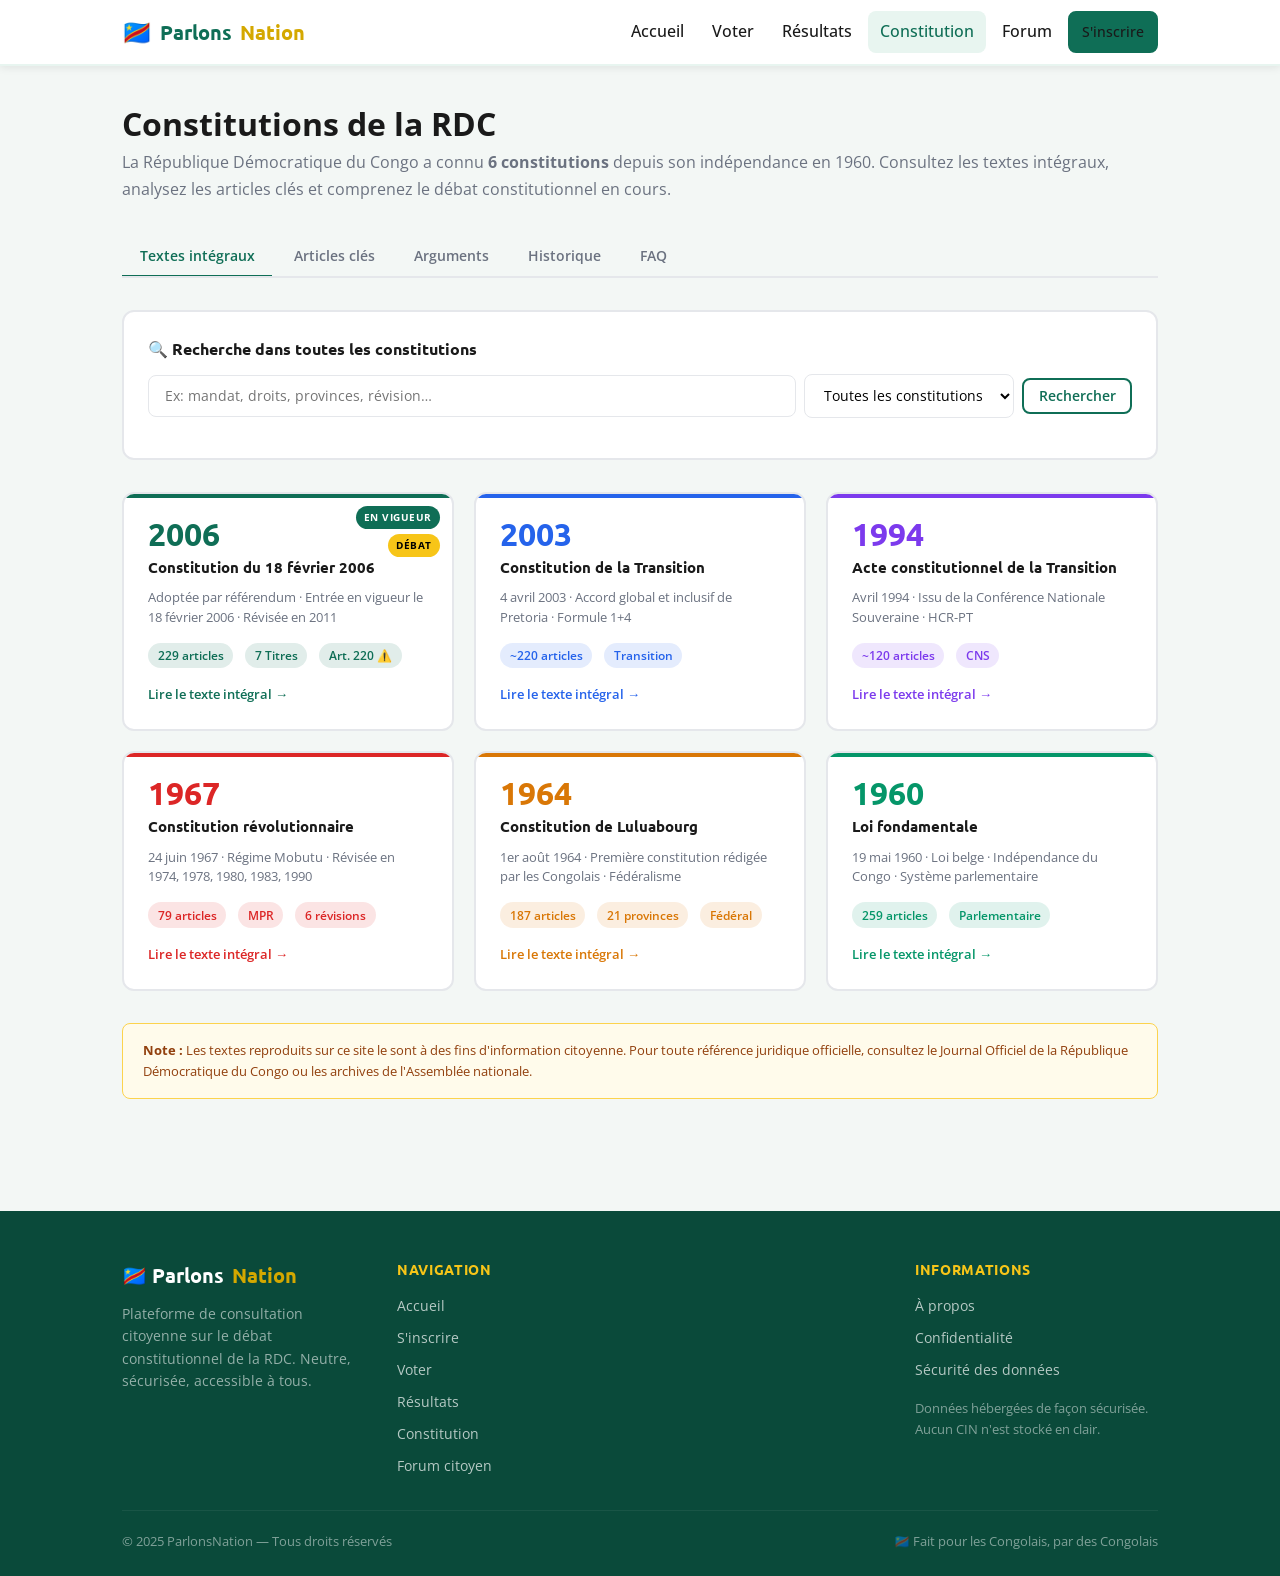
==== commit 5a6333ff: "Fix header/footer inconsistency: align all constitution pages with site standard" ====
--- a/constitution.html
+++ b/constitution.html
@@ -215,28 +215,21 @@
   </style>
 </head>
 <body>
-  <nav class="navbar">
-    <div class="nav-container">
-      <a href="index.html" class="nav-brand">
-        <div class="brand-logo">PN</div>
-        <div>
-          <div class="brand-name">ParlonsNation</div>
-          <div class="brand-tagline">Votre nation, votre voix</div>
-        </div>
-      </a>
-      <button class="nav-toggle" id="navToggle" aria-label="Menu">
-        <span></span><span></span><span></span>
-      </button>
-      <ul class="nav-links" id="navLinks">
-        <li><a href="index.html">Accueil</a></li>
-        <li><a href="voter.html">Voter</a></li>
-        <li><a href="resultats.html">Résultats</a></li>
-        <li><a href="constitution.html" class="active">Constitution</a></li>
-        <li><a href="forum.html">Forum</a></li>
-        <li><a href="inscription.html" class="btn btn-sm btn-primary">Participer</a></li>
-      </ul>
-    </div>
-  </nav>
+<!-- Navigation -->
+<nav class="navbar">
+  <div class="container">
+    <a href="index.html" class="logo"><span class="logo-icon">🇨🇩</span> Parlons<span>Nation</span></a>
+    <button class="nav-toggle" id="navToggle">☰</button>
+    <ul class="nav-links" id="navLinks">
+      <li><a href="index.html">Accueil</a></li>
+      <li><a href="voter.html">Voter</a></li>
+      <li><a href="resultats.html">Résultats</a></li>
+      <li><a href="constitution.html" class="active">Constitution</a></li>
+      <li><a href="forum.html">Forum</a></li>
+      <li><a href="inscription.html" class="btn btn-primary btn-sm">S'inscrire</a></li>
+    </ul>
+  </div>
+</nav>
 
   <main class="container" style="padding-top:2rem;padding-bottom:3rem;">
     <div style="margin-bottom:2rem;">
@@ -676,17 +669,43 @@
 
   </main>
 
-  <footer class="footer">
-    <div class="container">
-      <p class="footer-brand">ParlonsNation — <em>Votre nation, votre voix</em></p>
-      <p class="footer-links">
-        <a href="index.html">Accueil</a> · <a href="voter.html">Voter</a> ·
-        <a href="resultats.html">Résultats</a> · <a href="forum.html">Forum</a> ·
-        <a href="inscription.html">Inscription</a>
-      </p>
-      <p class="footer-copy">© 2025 ParlonsNation.com — Plateforme de consultation citoyenne pour la RDC</p>
+<!-- Footer -->
+<footer class="footer">
+  <div class="container">
+    <div class="footer-grid">
+      <div class="footer-brand">
+        <a href="index.html" class="logo">🇨🇩 Parlons<span>Nation</span></a>
+        <p>Plateforme de consultation citoyenne sur le débat constitutionnel de la RDC. Neutre, sécurisée, accessible à tous.</p>
+      </div>
+      <div>
+        <h4>Navigation</h4>
+        <ul class="footer-links">
+          <li><a href="index.html">Accueil</a></li>
+          <li><a href="inscription.html">S'inscrire</a></li>
+          <li><a href="voter.html">Voter</a></li>
+          <li><a href="resultats.html">Résultats</a></li>
+          <li><a href="constitution.html">Constitution</a></li>
+          <li><a href="forum.html">Forum citoyen</a></li>
+        </ul>
+      </div>
+      <div>
+        <h4>Informations</h4>
+        <ul class="footer-links">
+          <li><a href="#">À propos</a></li>
+          <li><a href="#">Confidentialité</a></li>
+          <li><a href="#">Sécurité des données</a></li>
+        </ul>
+        <div style="margin-top:1rem;">
+          <p style="font-size:0.8rem;opacity:0.6;">Données hébergées de façon sécurisée.<br>Aucun CIN n'est stocké en clair.</p>
+        </div>
+      </div>
     </div>
-  </footer>
+    <div class="footer-bottom">
+      <span>© 2025 ParlonsNation — Tous droits réservés</span>
+      <span>🇨🇩 Fait pour les Congolais, par des Congolais</span>
+    </div>
+  </div>
+</footer>
 
   <script>
     // ── Hamburger ──
